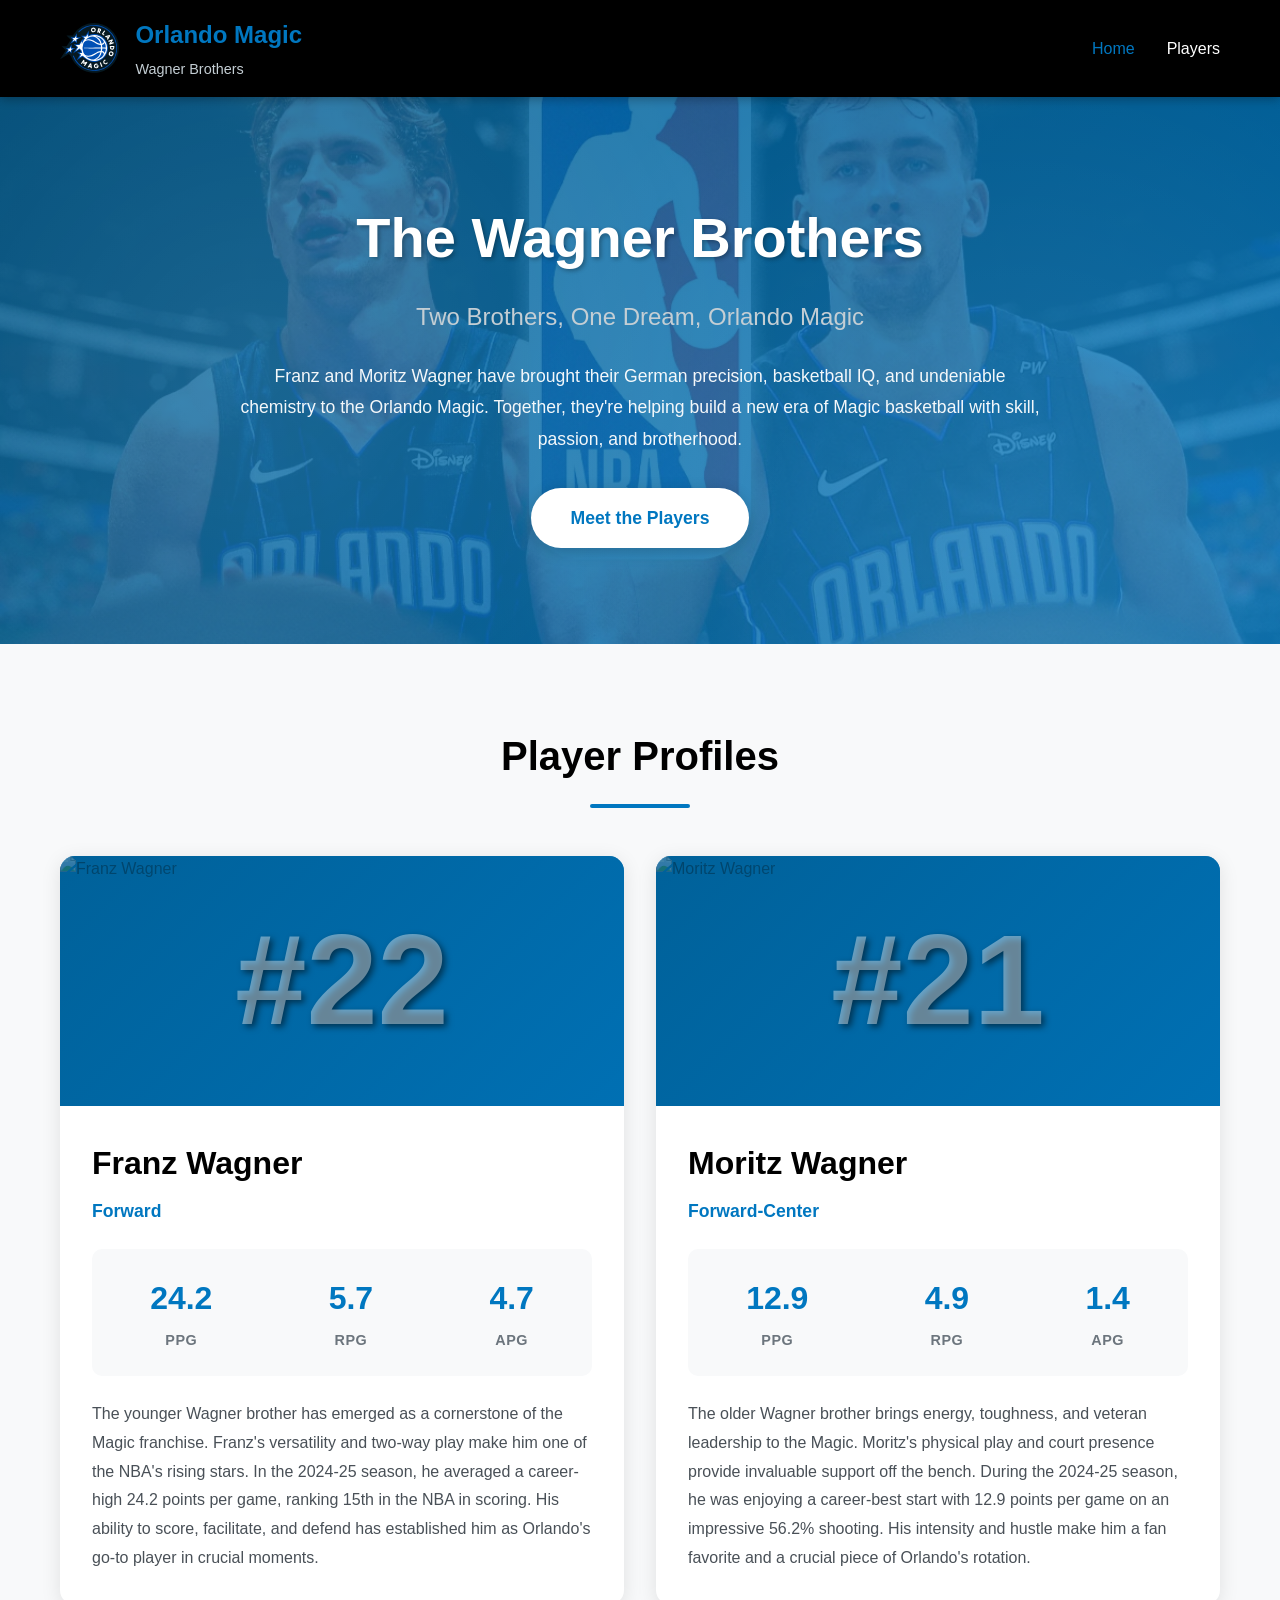
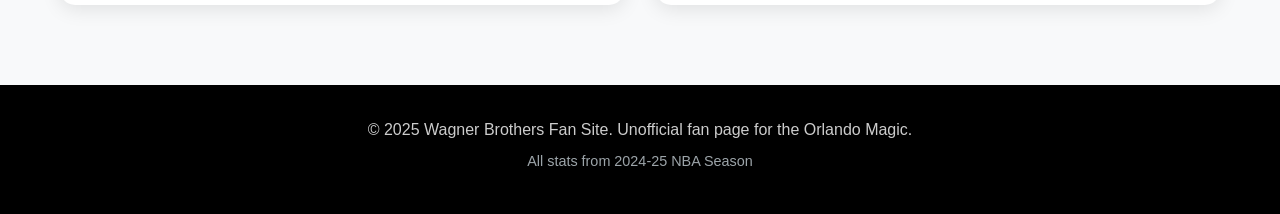
==== index.html @ ab247713 "Add faded player photo backgrounds for Franz and Moritz Wagner cards - Updated player cards to suppo" ====
<!DOCTYPE html>
<html lang="en">
<head>
    <meta charset="UTF-8">
    <meta name="viewport" content="width=device-width, initial-scale=1.0">
    <meta name="description" content="Fan website dedicated to Franz and Moritz Wagner of the Orlando Magic">
    <title>Wagner Brothers | Orlando Magic</title>
    <link rel="stylesheet" href="styles.css">
</head>
<body>
    <!-- Header -->
    <header class="header">
        <div class="container">
            <div class="header-content">
                <div class="logo">
                    <img src="assets/images/orlando-magic-logo.svg" alt="Orlando Magic Logo" class="logo-image">
                    <div class="logo-text">
                        <h1>Orlando Magic</h1>
                        <p>Wagner Brothers</p>
                    </div>
                </div>
                <nav class="nav">
                    <a href="#home" class="nav-link active">Home</a>
                    <a href="#players" class="nav-link">Players</a>
                </nav>
            </div>
        </div>
    </header>

    <!-- Hero Section -->
    <section class="hero" id="home">
        <div class="hero-background">
            <picture>
                <source srcset="assets/images/wagner-brothers.webp" type="image/webp">
                <img src="assets/images/wagner-brothers.jpg" alt="Franz and Moritz Wagner" class="hero-image">
            </picture>
        </div>
        <div class="hero-overlay"></div>
        <div class="container">
            <div class="hero-content">
                <h2 class="hero-title">The Wagner Brothers</h2>
                <p class="hero-subtitle">Two Brothers, One Dream, Orlando Magic</p>
                <p class="hero-description">
                    Franz and Moritz Wagner have brought their German precision, basketball IQ,
                    and undeniable chemistry to the Orlando Magic. Together, they're helping build
                    a new era of Magic basketball with skill, passion, and brotherhood.
                </p>
                <a href="#players" class="hero-button">Meet the Players</a>
            </div>
        </div>
    </section>

    <!-- Players Section -->
    <section class="players" id="players">
        <div class="container">
            <h2 class="section-title">Player Profiles</h2>

            <div class="player-cards">
                <!-- Franz Wagner Card -->
                <div class="player-card" data-player="franz">
                    <div class="player-image">
                        <div class="player-photo-background">
                            <picture>
                                <source srcset="assets/images/franz-wagner.webp" type="image/webp">
                                <img src="assets/images/franz-wagner.jpg" alt="Franz Wagner" class="player-photo">
                            </picture>
                        </div>
                        <div class="player-image-overlay"></div>
                        <span class="jersey-number">#22</span>
                    </div>
                    <div class="player-info">
                        <h3 class="player-name">Franz Wagner</h3>
                        <p class="player-position">Forward</p>
                        <div class="player-stats">
                            <div class="stat">
                                <span class="stat-value">24.2</span>
                                <span class="stat-label">PPG</span>
                            </div>
                            <div class="stat">
                                <span class="stat-value">5.7</span>
                                <span class="stat-label">RPG</span>
                            </div>
                            <div class="stat">
                                <span class="stat-value">4.7</span>
                                <span class="stat-label">APG</span>
                            </div>
                        </div>
                        <div class="player-bio">
                            <p>
                                The younger Wagner brother has emerged as a cornerstone of the Magic franchise.
                                Franz's versatility and two-way play make him one of the NBA's rising stars.
                                In the 2024-25 season, he averaged a career-high 24.2 points per game,
                                ranking 15th in the NBA in scoring. His ability to score, facilitate, and
                                defend has established him as Orlando's go-to player in crucial moments.
                            </p>
                        </div>
                    </div>
                </div>

                <!-- Moritz Wagner Card -->
                <div class="player-card" data-player="moritz">
                    <div class="player-image">
                        <div class="player-photo-background">
                            <picture>
                                <source srcset="assets/images/moritz-wagner.webp" type="image/webp">
                                <img src="assets/images/moritz-wagner.jpg" alt="Moritz Wagner" class="player-photo">
                            </picture>
                        </div>
                        <div class="player-image-overlay"></div>
                        <span class="jersey-number">#21</span>
                    </div>
                    <div class="player-info">
                        <h3 class="player-name">Moritz Wagner</h3>
                        <p class="player-position">Forward-Center</p>
                        <div class="player-stats">
                            <div class="stat">
                                <span class="stat-value">12.9</span>
                                <span class="stat-label">PPG</span>
                            </div>
                            <div class="stat">
                                <span class="stat-value">4.9</span>
                                <span class="stat-label">RPG</span>
                            </div>
                            <div class="stat">
                                <span class="stat-value">1.4</span>
                                <span class="stat-label">APG</span>
                            </div>
                        </div>
                        <div class="player-bio">
                            <p>
                                The older Wagner brother brings energy, toughness, and veteran leadership to the Magic.
                                Moritz's physical play and court presence provide invaluable support off the bench.
                                During the 2024-25 season, he was enjoying a career-best start with 12.9 points per game
                                on an impressive 56.2% shooting. His intensity and hustle make him a fan favorite
                                and a crucial piece of Orlando's rotation.
                            </p>
                        </div>
                    </div>
                </div>
            </div>
        </div>
    </section>

    <!-- Footer -->
    <footer class="footer">
        <div class="container">
            <p>&copy; 2025 Wagner Brothers Fan Site. Unofficial fan page for the Orlando Magic.</p>
            <p class="footer-note">All stats from 2024-25 NBA Season</p>
        </div>
    </footer>

    <script src="script.js"></script>
</body>
</html>
---- styles.css ----
/* Reset and Base Styles */
* {
    margin: 0;
    padding: 0;
    box-sizing: border-box;
}

:root {
    --magic-blue: #0077C0;
    --magic-black: #000000;
    --magic-white: #FFFFFF;
    --magic-silver: #C4CED4;
    --magic-dark-blue: #005A8D;
}

body {
    font-family: -apple-system, BlinkMacSystemFont, 'Segoe UI', Roboto, 'Helvetica Neue', Arial, sans-serif;
    line-height: 1.6;
    color: var(--magic-black);
    background-color: var(--magic-white);
}

.container {
    max-width: 1200px;
    margin: 0 auto;
    padding: 0 20px;
}

/* Header Styles */
.header {
    background-color: var(--magic-black);
    color: var(--magic-white);
    padding: 1rem 0;
    position: sticky;
    top: 0;
    z-index: 1000;
    box-shadow: 0 2px 10px rgba(0, 0, 0, 0.3);
}

.header-content {
    display: flex;
    justify-content: space-between;
    align-items: center;
}

.logo {
    display: flex;
    align-items: center;
    gap: 1rem;
}

.logo-image {
    height: 50px;
    width: auto;
    object-fit: contain;
}

.logo-text h1 {
    font-size: 1.5rem;
    font-weight: 700;
    color: var(--magic-blue);
    margin-bottom: 0.2rem;
}

.logo-text p {
    font-size: 0.9rem;
    color: var(--magic-silver);
}

.nav {
    display: flex;
    gap: 2rem;
}

.nav-link {
    color: var(--magic-white);
    text-decoration: none;
    font-weight: 500;
    transition: color 0.3s ease;
    padding: 0.5rem 0;
}

.nav-link:hover,
.nav-link.active {
    color: var(--magic-blue);
}

/* Hero Section */
.hero {
    background: linear-gradient(135deg, var(--magic-dark-blue) 0%, var(--magic-blue) 100%);
    color: var(--magic-white);
    padding: 6rem 0;
    position: relative;
    overflow: hidden;
    min-height: 500px;
}

.hero-background {
    position: absolute;
    top: 0;
    left: 0;
    width: 100%;
    height: 100%;
    z-index: 0;
}

.hero-image {
    width: 100%;
    height: 100%;
    object-fit: cover;
    object-position: center;
}

.hero-overlay {
    position: absolute;
    top: 0;
    left: 0;
    width: 100%;
    height: 100%;
    background: linear-gradient(
        135deg,
        rgba(0, 90, 141, 0.85) 0%,
        rgba(0, 119, 192, 0.85) 100%
    );
    z-index: 1;
}

.hero::before {
    content: '';
    position: absolute;
    top: 0;
    left: 0;
    right: 0;
    bottom: 0;
    background:
        radial-gradient(circle at 20% 50%, rgba(255, 255, 255, 0.1) 0%, transparent 50%),
        radial-gradient(circle at 80% 80%, rgba(255, 255, 255, 0.1) 0%, transparent 50%);
    pointer-events: none;
    z-index: 2;
}

.hero-content {
    max-width: 800px;
    margin: 0 auto;
    text-align: center;
    position: relative;
    z-index: 3;
}

.hero-title {
    font-size: 3.5rem;
    font-weight: 800;
    margin-bottom: 1rem;
    text-shadow: 2px 2px 4px rgba(0, 0, 0, 0.3);
}

.hero-subtitle {
    font-size: 1.5rem;
    margin-bottom: 1.5rem;
    color: var(--magic-silver);
}

.hero-description {
    font-size: 1.1rem;
    line-height: 1.8;
    margin-bottom: 2rem;
    opacity: 0.95;
}

.hero-button {
    display: inline-block;
    background-color: var(--magic-white);
    color: var(--magic-blue);
    padding: 1rem 2.5rem;
    border-radius: 50px;
    text-decoration: none;
    font-weight: 600;
    font-size: 1.1rem;
    transition: all 0.3s ease;
    box-shadow: 0 4px 15px rgba(0, 0, 0, 0.2);
}

.hero-button:hover {
    transform: translateY(-2px);
    box-shadow: 0 6px 20px rgba(0, 0, 0, 0.3);
    background-color: var(--magic-silver);
}

/* Players Section */
.players {
    padding: 5rem 0;
    background-color: #f8f9fa;
}

.section-title {
    text-align: center;
    font-size: 2.5rem;
    font-weight: 700;
    margin-bottom: 3rem;
    color: var(--magic-black);
}

.section-title::after {
    content: '';
    display: block;
    width: 100px;
    height: 4px;
    background-color: var(--magic-blue);
    margin: 1rem auto 0;
    border-radius: 2px;
}

.player-cards {
    display: grid;
    grid-template-columns: repeat(auto-fit, minmax(450px, 1fr));
    gap: 2rem;
    margin-top: 3rem;
}

.player-card {
    background-color: var(--magic-white);
    border-radius: 15px;
    overflow: hidden;
    box-shadow: 0 4px 20px rgba(0, 0, 0, 0.1);
    transition: all 0.3s ease;
}

.player-card:hover {
    transform: translateY(-10px);
    box-shadow: 0 8px 30px rgba(0, 119, 192, 0.3);
}

.player-image {
    position: relative;
    background: linear-gradient(135deg, var(--magic-blue) 0%, var(--magic-dark-blue) 100%);
    height: 250px;
    display: flex;
    align-items: center;
    justify-content: center;
    overflow: hidden;
}

.player-photo-background {
    position: absolute;
    top: 0;
    left: 0;
    width: 100%;
    height: 100%;
    z-index: 0;
}

.player-photo {
    width: 100%;
    height: 100%;
    object-fit: cover;
    object-position: center;
}

.player-image-overlay {
    position: absolute;
    top: 0;
    left: 0;
    width: 100%;
    height: 100%;
    background: linear-gradient(
        135deg,
        rgba(0, 90, 141, 0.75) 0%,
        rgba(0, 119, 192, 0.75) 100%
    );
    z-index: 1;
}

.jersey-number {
    position: relative;
    z-index: 2;
    font-size: 8rem;
    font-weight: 900;
    color: rgba(255, 255, 255, 0.4);
    text-shadow: 3px 3px 6px rgba(0, 0, 0, 0.5);
}

.player-info {
    padding: 2rem;
}

.player-name {
    font-size: 2rem;
    font-weight: 700;
    color: var(--magic-black);
    margin-bottom: 0.5rem;
}

.player-position {
    font-size: 1.1rem;
    color: var(--magic-blue);
    font-weight: 600;
    margin-bottom: 1.5rem;
}

.player-stats {
    display: flex;
    justify-content: space-around;
    padding: 1.5rem 0;
    margin: 1.5rem 0;
    background-color: #f8f9fa;
    border-radius: 10px;
}

.stat {
    text-align: center;
}

.stat-value {
    display: block;
    font-size: 2rem;
    font-weight: 800;
    color: var(--magic-blue);
    margin-bottom: 0.3rem;
}

.stat-label {
    display: block;
    font-size: 0.9rem;
    color: #6c757d;
    font-weight: 600;
    text-transform: uppercase;
    letter-spacing: 0.5px;
}

.player-bio {
    margin-top: 1.5rem;
}

.player-bio p {
    color: #495057;
    line-height: 1.8;
    font-size: 1rem;
}

/* Footer */
.footer {
    background-color: var(--magic-black);
    color: var(--magic-white);
    padding: 2rem 0;
    text-align: center;
}

.footer p {
    margin-bottom: 0.5rem;
    opacity: 0.8;
}

.footer-note {
    font-size: 0.9rem;
    color: var(--magic-silver);
}

/* Responsive Design */
@media (max-width: 1024px) {
    .player-cards {
        grid-template-columns: 1fr;
        max-width: 600px;
        margin-left: auto;
        margin-right: auto;
    }
}

@media (max-width: 768px) {
    .hero-title {
        font-size: 2.5rem;
    }

    .hero-subtitle {
        font-size: 1.2rem;
    }

    .hero-description {
        font-size: 1rem;
    }

    .section-title {
        font-size: 2rem;
    }

    .player-cards {
        grid-template-columns: 1fr;
        gap: 1.5rem;
    }

    .nav {
        gap: 1rem;
    }

    .nav-link {
        font-size: 0.9rem;
    }

    .logo-text h1 {
        font-size: 1.2rem;
    }

    .logo-text p {
        font-size: 0.8rem;
    }
}

@media (max-width: 480px) {
    .hero {
        padding: 4rem 0;
    }

    .hero-title {
        font-size: 2rem;
    }

    .hero-subtitle {
        font-size: 1rem;
    }

    .hero-button {
        padding: 0.8rem 2rem;
        font-size: 1rem;
    }

    .player-cards {
        grid-template-columns: 1fr;
    }

    .player-name {
        font-size: 1.5rem;
    }

    .jersey-number {
        font-size: 6rem;
    }

    .stat-value {
        font-size: 1.5rem;
    }

    .header-content {
        flex-direction: column;
        gap: 1rem;
    }

    .nav {
        width: 100%;
        justify-content: center;
    }
}

/* Smooth Scrolling */
html {
    scroll-behavior: smooth;
}

/* Selection Colors */
::selection {
    background-color: var(--magic-blue);
    color: var(--magic-white);
}
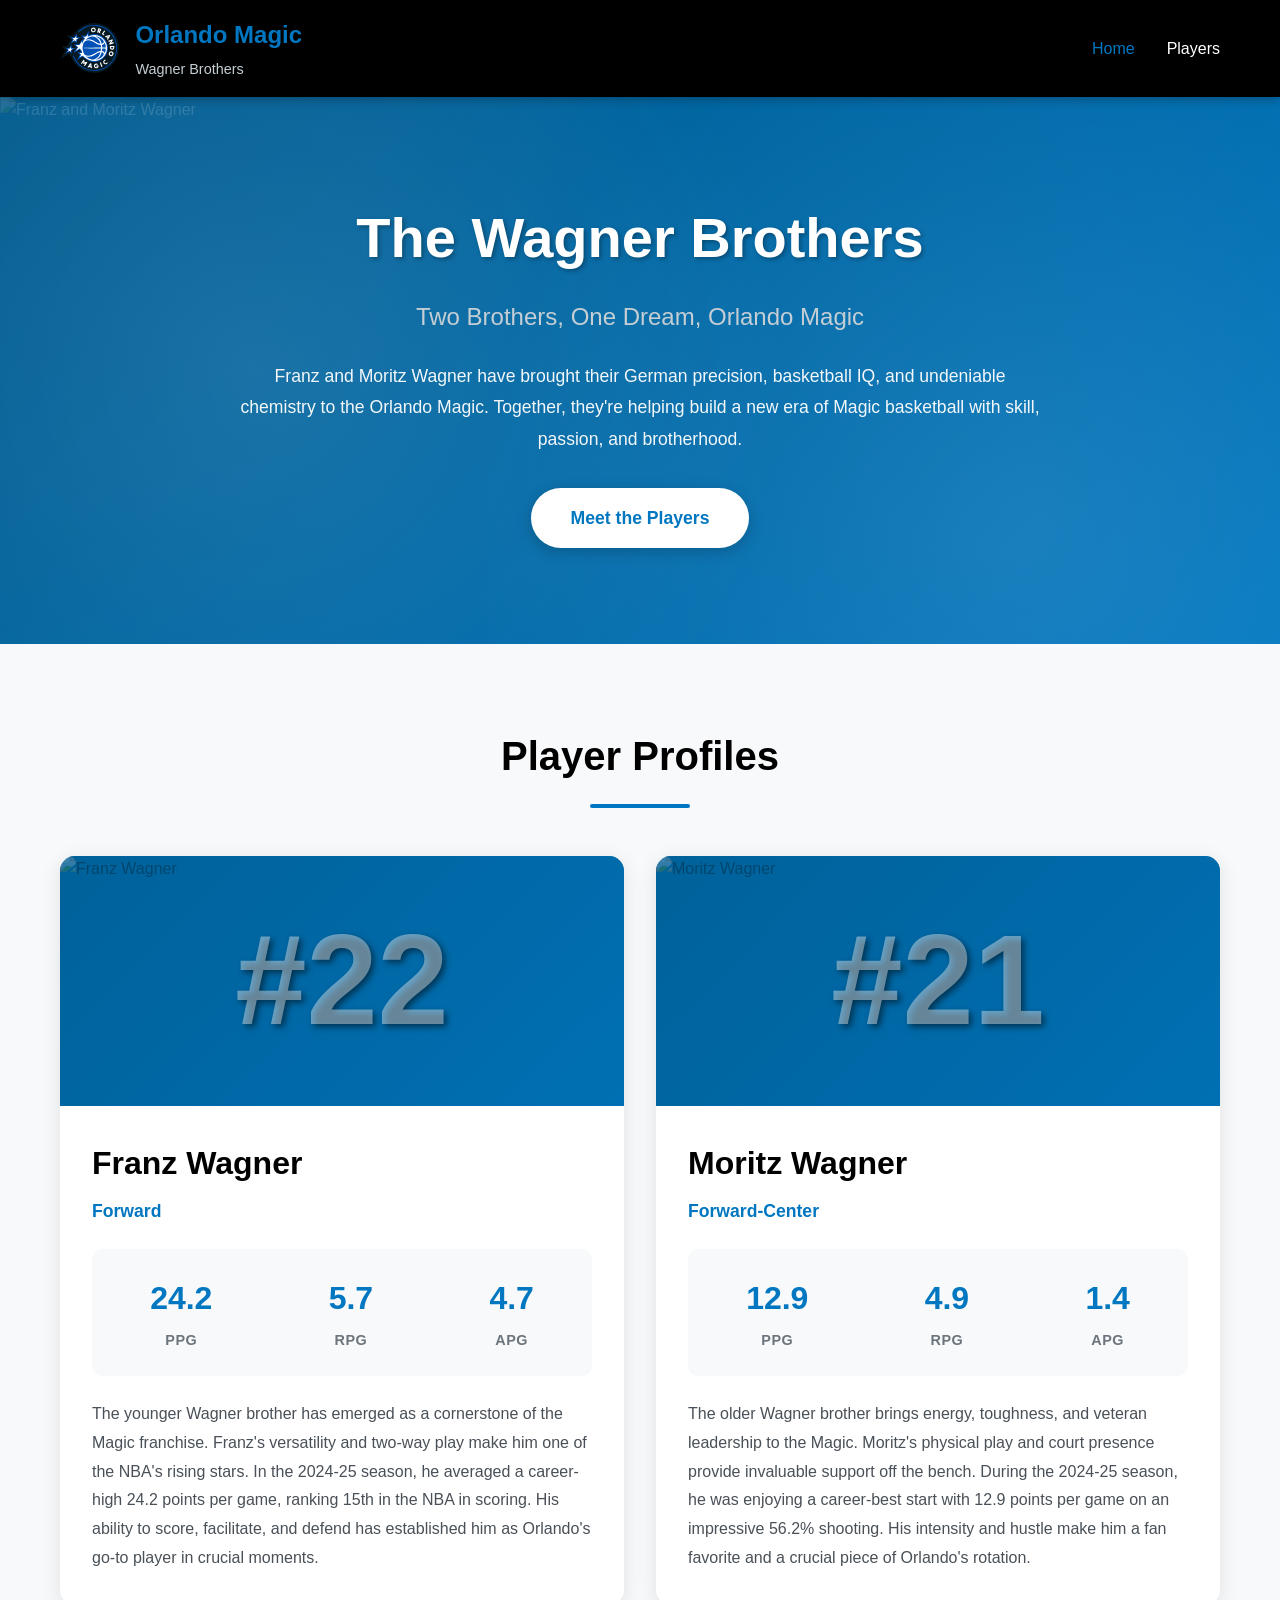
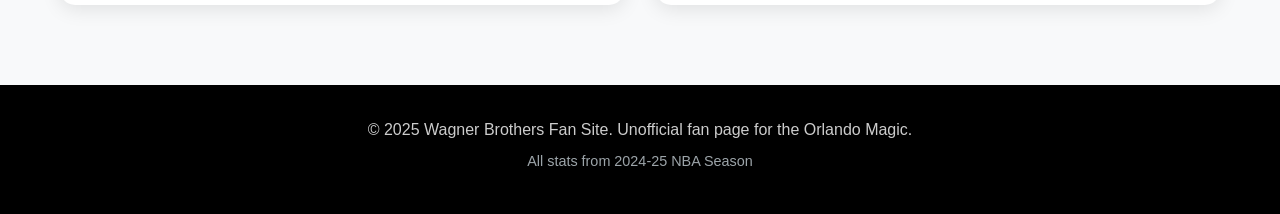
==== commit 82cba59a: "Add AVIF image format support for optimal performance - Added AVIF format as first choice in all pic" ====
--- a/index.html
+++ b/index.html
@@ -31,6 +31,7 @@
     <section class="hero" id="home">
         <div class="hero-background">
             <picture>
+                <source srcset="assets/images/wagner-brothers.avif" type="image/avif">
                 <source srcset="assets/images/wagner-brothers.webp" type="image/webp">
                 <img src="assets/images/wagner-brothers.jpg" alt="Franz and Moritz Wagner" class="hero-image">
             </picture>
@@ -61,6 +62,7 @@
                     <div class="player-image">
                         <div class="player-photo-background">
                             <picture>
+                                <source srcset="assets/images/franz-wagner.avif" type="image/avif">
                                 <source srcset="assets/images/franz-wagner.webp" type="image/webp">
                                 <img src="assets/images/franz-wagner.jpg" alt="Franz Wagner" class="player-photo">
                             </picture>
@@ -102,6 +104,7 @@
                     <div class="player-image">
                         <div class="player-photo-background">
                             <picture>
+                                <source srcset="assets/images/moritz-wagner.avif" type="image/avif">
                                 <source srcset="assets/images/moritz-wagner.webp" type="image/webp">
                                 <img src="assets/images/moritz-wagner.jpg" alt="Moritz Wagner" class="player-photo">
                             </picture>
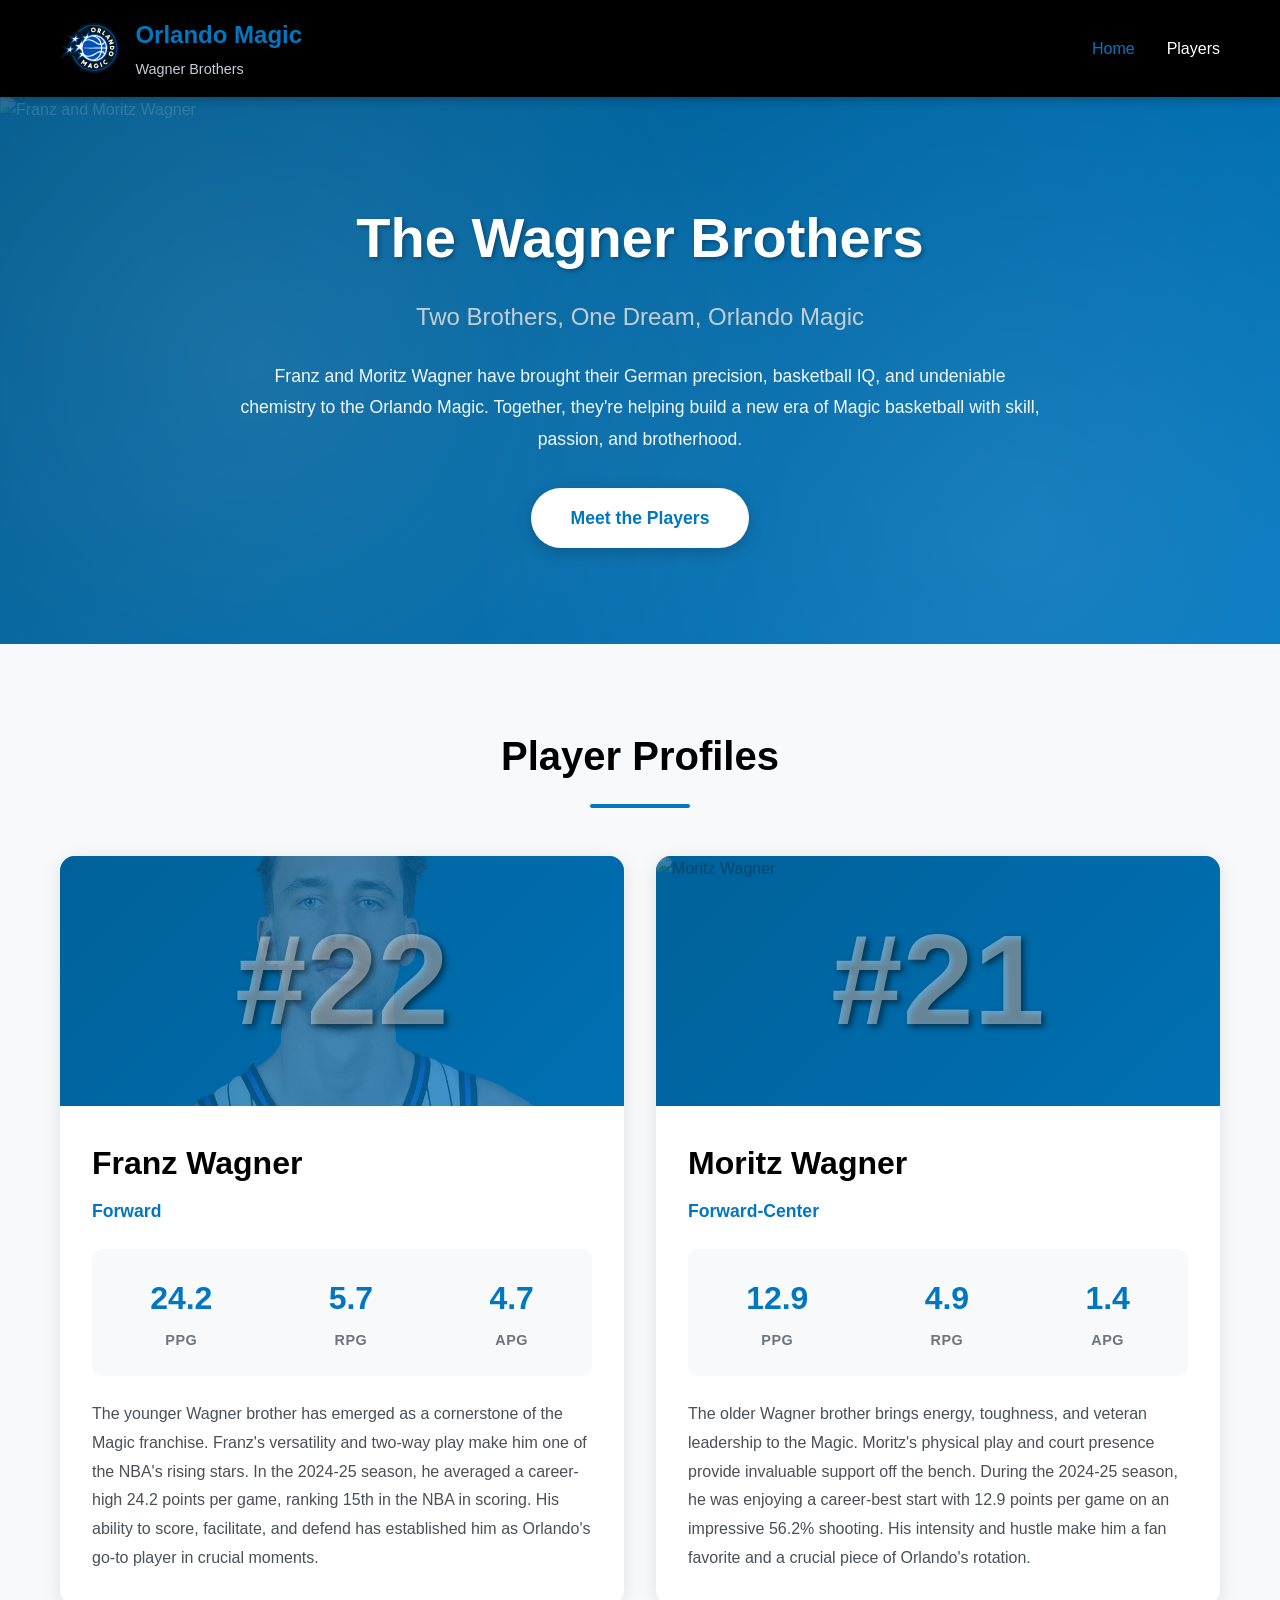
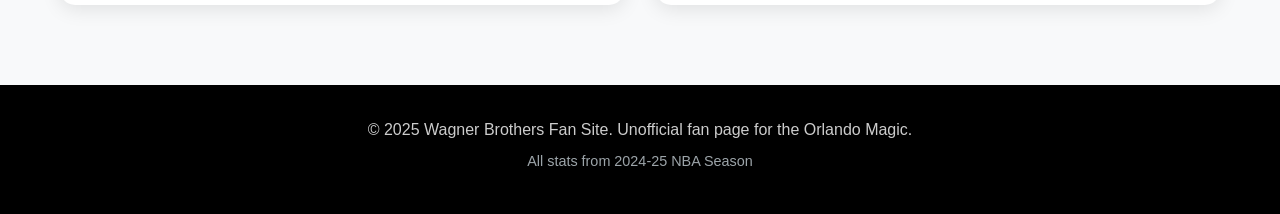
==== commit 83823cef: "Update index.html" ====
--- a/index.html
+++ b/index.html
@@ -64,7 +64,7 @@
                             <picture>
                                 <source srcset="assets/images/franz-wagner.avif" type="image/avif">
                                 <source srcset="assets/images/franz-wagner.webp" type="image/webp">
-                                <img src="assets/images/franz-wagner.jpg" alt="Franz Wagner" class="player-photo">
+                                <img src="assets/images/franz-wagner.avif" alt="Franz Wagner" class="player-photo">
                             </picture>
                         </div>
                         <div class="player-image-overlay"></div>
@@ -106,7 +106,7 @@
                             <picture>
                                 <source srcset="assets/images/moritz-wagner.avif" type="image/avif">
                                 <source srcset="assets/images/moritz-wagner.webp" type="image/webp">
-                                <img src="assets/images/moritz-wagner.jpg" alt="Moritz Wagner" class="player-photo">
+                                <img src="assets/images/moritz-wagner.webp" alt="Moritz Wagner" class="player-photo">
                             </picture>
                         </div>
                         <div class="player-image-overlay"></div>
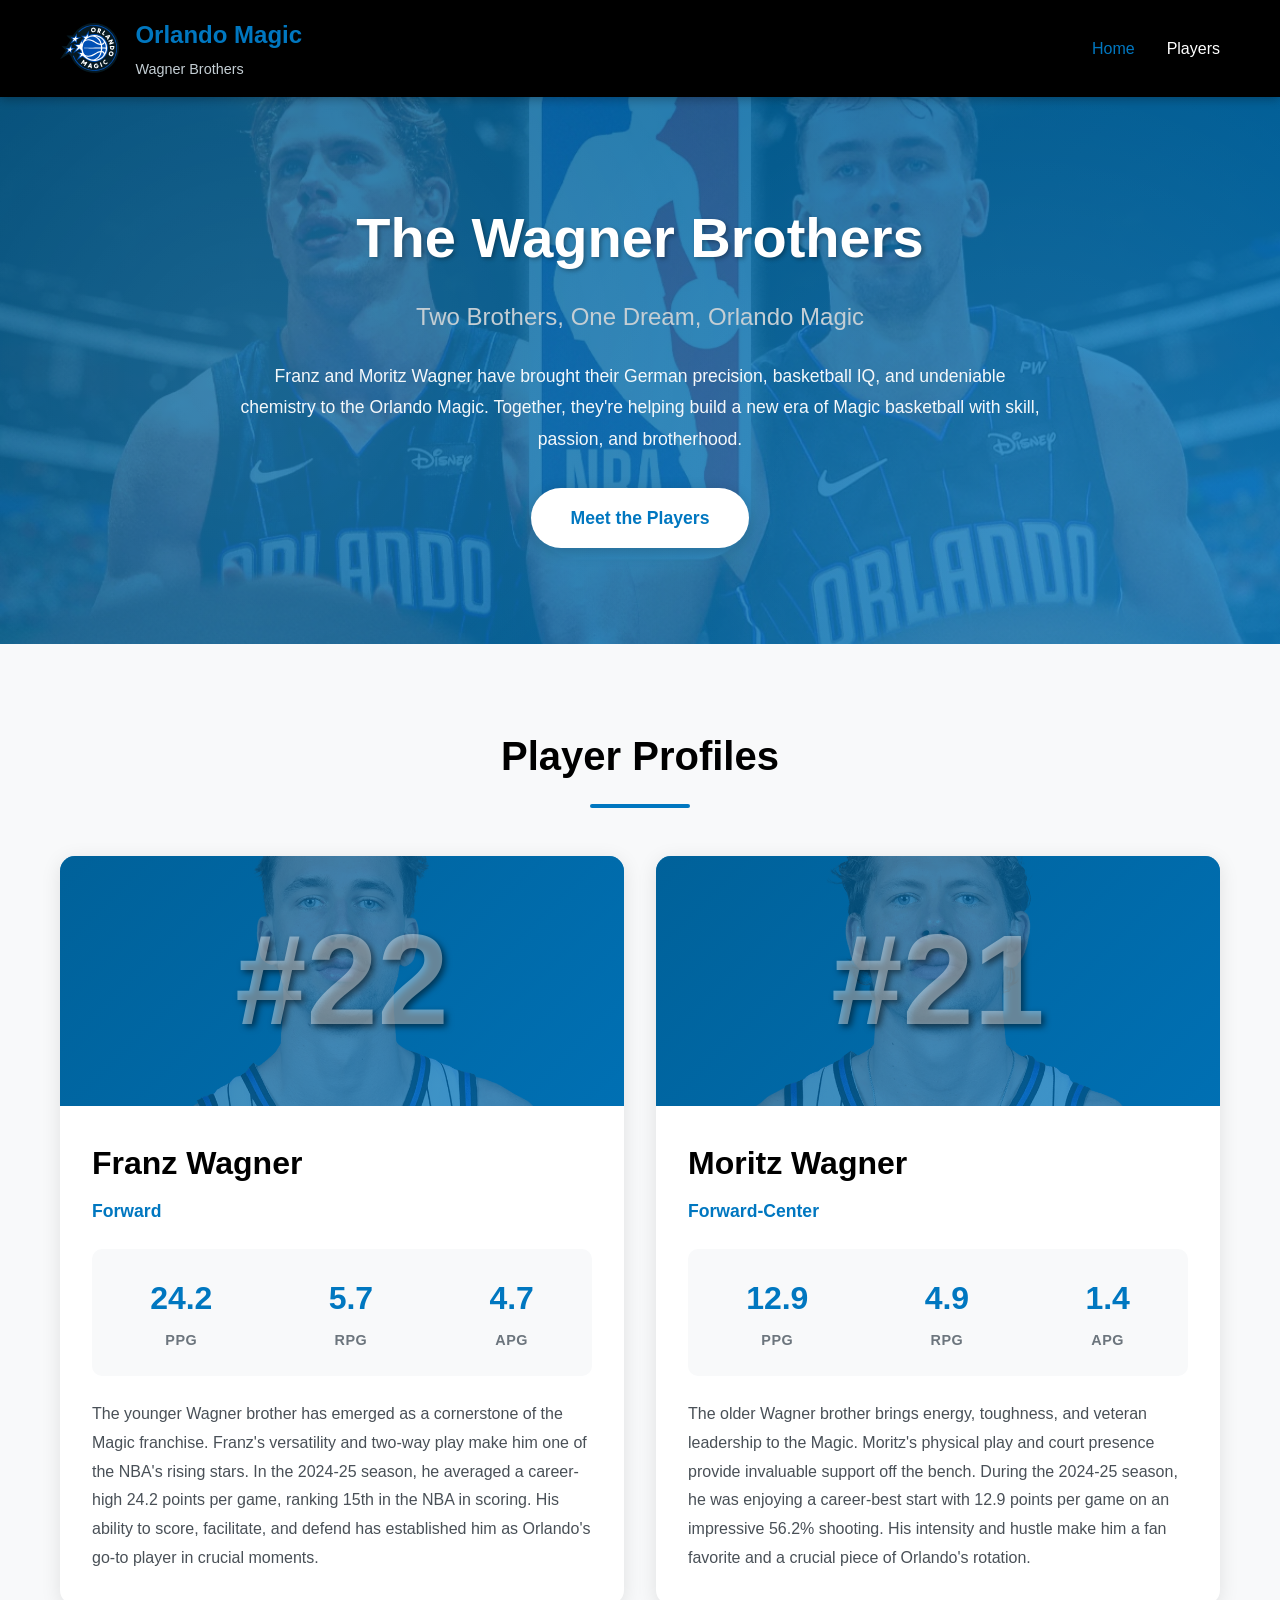
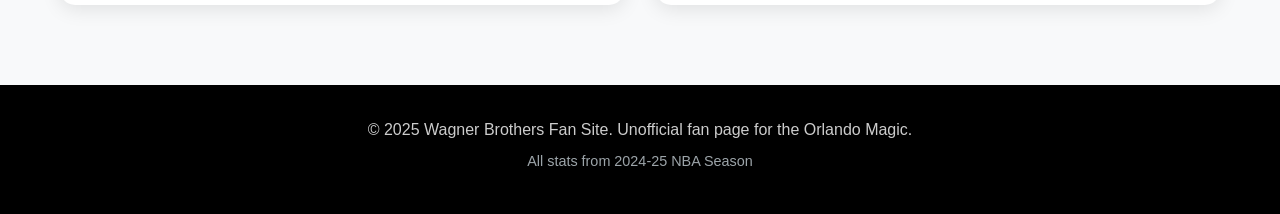
==== commit 9566cea8: "Update index.html" ====
--- a/index.html
+++ b/index.html
@@ -31,9 +31,8 @@
     <section class="hero" id="home">
         <div class="hero-background">
             <picture>
-                <source srcset="assets/images/wagner-brothers.avif" type="image/avif">
                 <source srcset="assets/images/wagner-brothers.webp" type="image/webp">
-                <img src="assets/images/wagner-brothers.jpg" alt="Franz and Moritz Wagner" class="hero-image">
+                <img src="assets/images/wagner-brothers.webp" alt="Franz and Moritz Wagner" class="hero-image">
             </picture>
         </div>
         <div class="hero-overlay"></div>
@@ -104,7 +103,6 @@
                     <div class="player-image">
                         <div class="player-photo-background">
                             <picture>
-                                <source srcset="assets/images/moritz-wagner.avif" type="image/avif">
                                 <source srcset="assets/images/moritz-wagner.webp" type="image/webp">
                                 <img src="assets/images/moritz-wagner.webp" alt="Moritz Wagner" class="player-photo">
                             </picture>
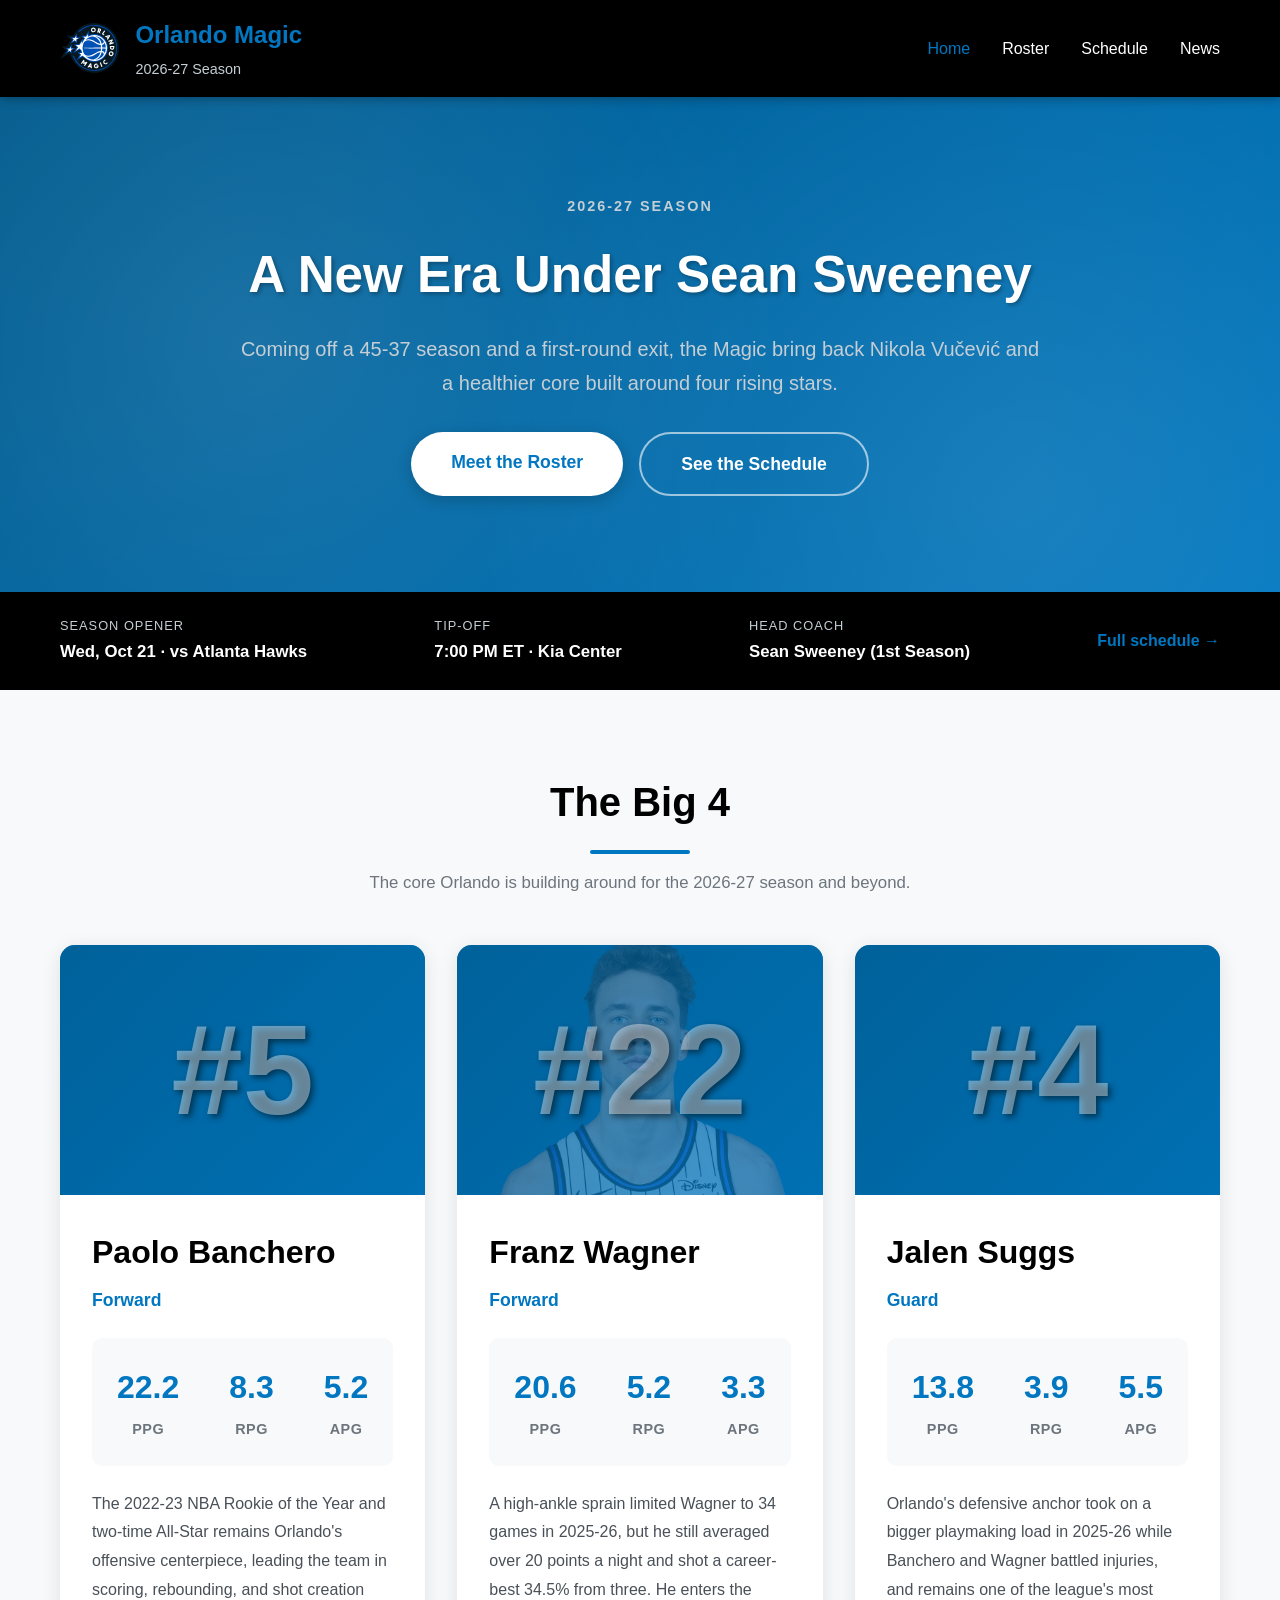
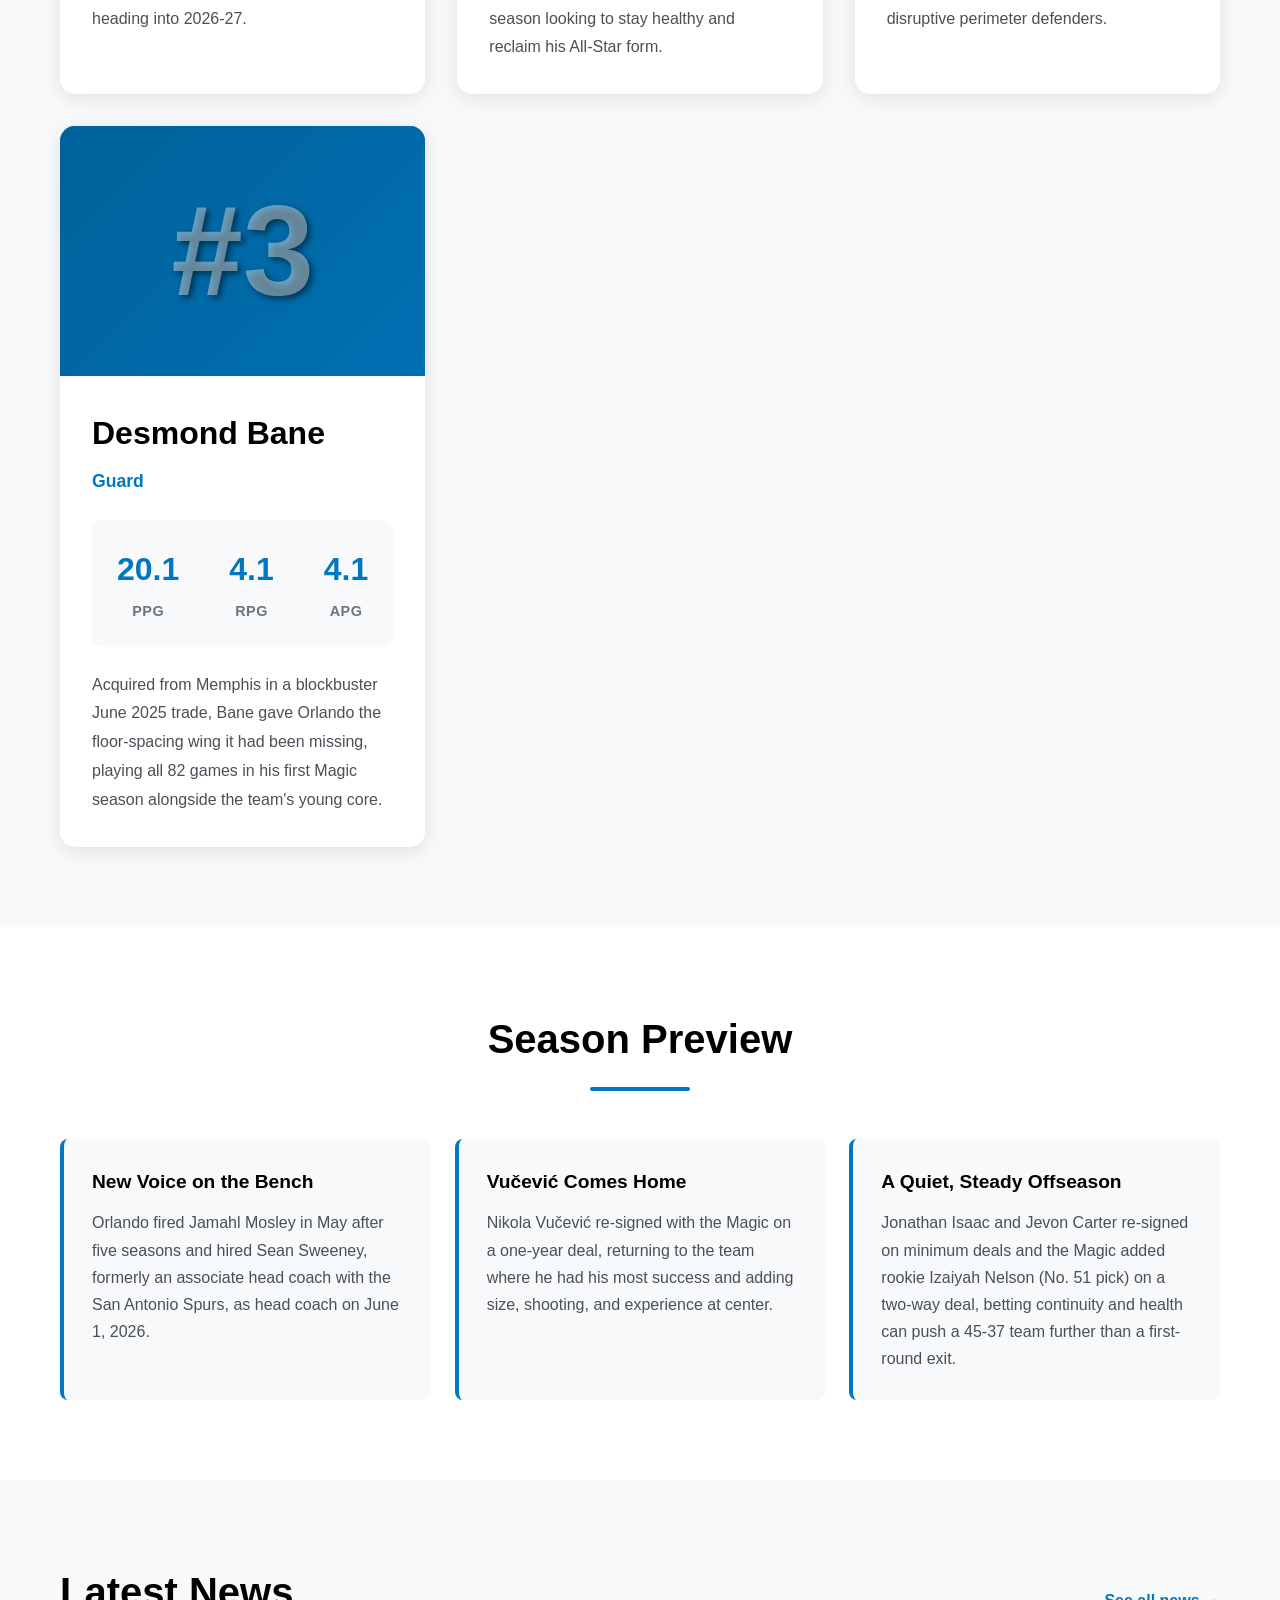
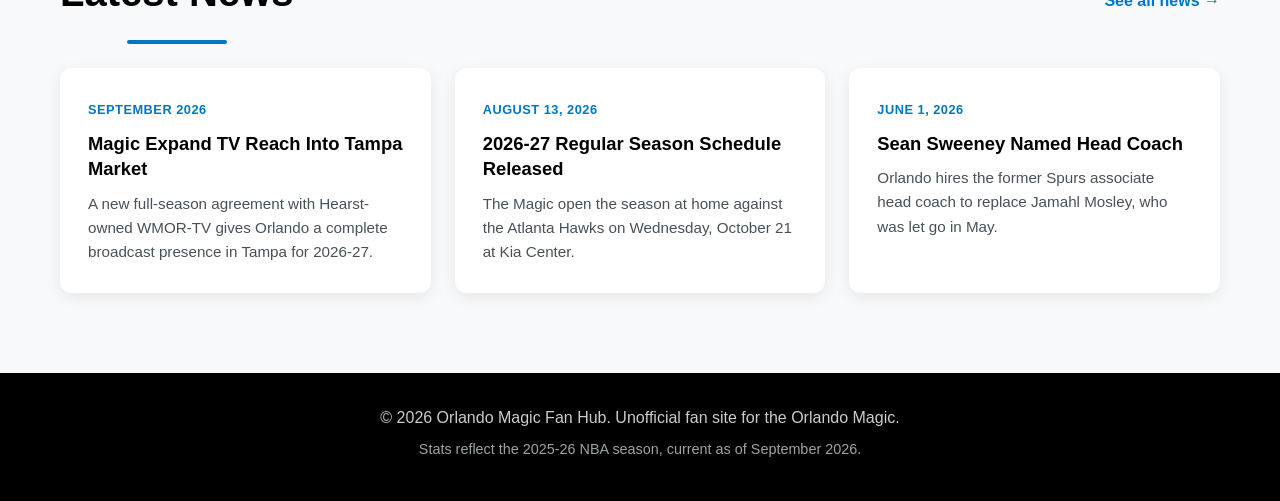
==== commit 5cc50b39: "Rebuild site as a 2026-27 season hub with roster, schedule, and news pages The Wagner brothers are n" ====
--- a/index.html
+++ b/index.html
@@ -3,8 +3,8 @@
 <head>
     <meta charset="UTF-8">
     <meta name="viewport" content="width=device-width, initial-scale=1.0">
-    <meta name="description" content="Fan website dedicated to Franz and Moritz Wagner of the Orlando Magic">
-    <title>Wagner Brothers | Orlando Magic</title>
+    <meta name="description" content="Fan hub for the 2026-27 Orlando Magic season: roster, schedule, and news, featuring Paolo Banchero, Franz Wagner, Jalen Suggs, and Desmond Bane.">
+    <title>Orlando Magic | 2026-27 Season Hub</title>
     <link rel="stylesheet" href="styles.css">
 </head>
 <body>
@@ -16,12 +16,14 @@
                     <img src="assets/images/orlando-magic-logo.svg" alt="Orlando Magic Logo" class="logo-image">
                     <div class="logo-text">
                         <h1>Orlando Magic</h1>
-                        <p>Wagner Brothers</p>
+                        <p>2026-27 Season</p>
                     </div>
                 </div>
                 <nav class="nav">
-                    <a href="#home" class="nav-link active">Home</a>
-                    <a href="#players" class="nav-link">Players</a>
+                    <a href="index.html" class="nav-link active">Home</a>
+                    <a href="roster.html" class="nav-link">Roster</a>
+                    <a href="schedule.html" class="nav-link">Schedule</a>
+                    <a href="news.html" class="nav-link">News</a>
                 </nav>
             </div>
         </div>
@@ -29,41 +31,86 @@
 
     <!-- Hero Section -->
     <section class="hero" id="home">
-        <div class="hero-background">
-            <picture>
-                <source srcset="assets/images/wagner-brothers.webp" type="image/webp">
-                <img src="assets/images/wagner-brothers.webp" alt="Franz and Moritz Wagner" class="hero-image">
-            </picture>
-        </div>
         <div class="hero-overlay"></div>
         <div class="container">
             <div class="hero-content">
-                <h2 class="hero-title">The Wagner Brothers</h2>
-                <p class="hero-subtitle">Two Brothers, One Dream, Orlando Magic</p>
-                <p class="hero-description">
-                    Franz and Moritz Wagner have brought their German precision, basketball IQ,
-                    and undeniable chemistry to the Orlando Magic. Together, they're helping build
-                    a new era of Magic basketball with skill, passion, and brotherhood.
-                </p>
-                <a href="#players" class="hero-button">Meet the Players</a>
-            </div>
-        </div>
-    </section>
-
-    <!-- Players Section -->
-    <section class="players" id="players">
-        <div class="container">
-            <h2 class="section-title">Player Profiles</h2>
-
-            <div class="player-cards">
-                <!-- Franz Wagner Card -->
+                <p class="hero-eyebrow">2026-27 Season</p>
+                <h2 class="hero-title">A New Era Under Sean Sweeney</h2>
+                <p class="hero-subtitle">Coming off a 45-37 season and a first-round exit, the Magic bring back Nikola Vučević and a healthier core built around four rising stars.</p>
+                <div class="hero-buttons">
+                    <a href="roster.html" class="hero-button">Meet the Roster</a>
+                    <a href="schedule.html" class="hero-button hero-button-secondary">See the Schedule</a>
+                </div>
+            </div>
+        </div>
+    </section>
+
+    <!-- Key Dates Strip -->
+    <section class="key-dates">
+        <div class="container key-dates-content">
+            <div class="key-date">
+                <span class="key-date-label">Season Opener</span>
+                <span class="key-date-value">Wed, Oct 21 &middot; vs Atlanta Hawks</span>
+            </div>
+            <div class="key-date">
+                <span class="key-date-label">Tip-Off</span>
+                <span class="key-date-value">7:00 PM ET &middot; Kia Center</span>
+            </div>
+            <div class="key-date">
+                <span class="key-date-label">Head Coach</span>
+                <span class="key-date-value">Sean Sweeney (1st Season)</span>
+            </div>
+            <a href="schedule.html" class="key-dates-link">Full schedule &rarr;</a>
+        </div>
+    </section>
+
+    <!-- Big 4 Section -->
+    <section class="players" id="big-four">
+        <div class="container">
+            <h2 class="section-title">The Big 4</h2>
+            <p class="section-subtitle">The core Orlando is building around for the 2026-27 season and beyond.</p>
+
+            <div class="player-cards big-four-grid">
+                <!-- Paolo Banchero -->
+                <div class="player-card" data-player="banchero">
+                    <div class="player-image">
+                        <div class="player-image-overlay"></div>
+                        <span class="jersey-number">#5</span>
+                    </div>
+                    <div class="player-info">
+                        <h3 class="player-name">Paolo Banchero</h3>
+                        <p class="player-position">Forward</p>
+                        <div class="player-stats">
+                            <div class="stat">
+                                <span class="stat-value">22.2</span>
+                                <span class="stat-label">PPG</span>
+                            </div>
+                            <div class="stat">
+                                <span class="stat-value">8.3</span>
+                                <span class="stat-label">RPG</span>
+                            </div>
+                            <div class="stat">
+                                <span class="stat-value">5.2</span>
+                                <span class="stat-label">APG</span>
+                            </div>
+                        </div>
+                        <div class="player-bio">
+                            <p>
+                                The 2022-23 NBA Rookie of the Year and two-time All-Star remains Orlando's
+                                offensive centerpiece, leading the team in scoring, rebounding, and
+                                shot creation heading into 2026-27.
+                            </p>
+                        </div>
+                    </div>
+                </div>
+
+                <!-- Franz Wagner -->
                 <div class="player-card" data-player="franz">
                     <div class="player-image">
                         <div class="player-photo-background">
                             <picture>
                                 <source srcset="assets/images/franz-wagner.avif" type="image/avif">
-                                <source srcset="assets/images/franz-wagner.webp" type="image/webp">
-                                <img src="assets/images/franz-wagner.avif" alt="Franz Wagner" class="player-photo">
+                                <img src="assets/images/franz-wagner.jpg" alt="Franz Wagner" class="player-photo">
                             </picture>
                         </div>
                         <div class="player-image-overlay"></div>
@@ -74,70 +121,153 @@
                         <p class="player-position">Forward</p>
                         <div class="player-stats">
                             <div class="stat">
-                                <span class="stat-value">24.2</span>
-                                <span class="stat-label">PPG</span>
-                            </div>
-                            <div class="stat">
-                                <span class="stat-value">5.7</span>
-                                <span class="stat-label">RPG</span>
-                            </div>
-                            <div class="stat">
-                                <span class="stat-value">4.7</span>
-                                <span class="stat-label">APG</span>
-                            </div>
-                        </div>
-                        <div class="player-bio">
-                            <p>
-                                The younger Wagner brother has emerged as a cornerstone of the Magic franchise.
-                                Franz's versatility and two-way play make him one of the NBA's rising stars.
-                                In the 2024-25 season, he averaged a career-high 24.2 points per game,
-                                ranking 15th in the NBA in scoring. His ability to score, facilitate, and
-                                defend has established him as Orlando's go-to player in crucial moments.
-                            </p>
-                        </div>
-                    </div>
-                </div>
-
-                <!-- Moritz Wagner Card -->
-                <div class="player-card" data-player="moritz">
-                    <div class="player-image">
-                        <div class="player-photo-background">
-                            <picture>
-                                <source srcset="assets/images/moritz-wagner.webp" type="image/webp">
-                                <img src="assets/images/moritz-wagner.webp" alt="Moritz Wagner" class="player-photo">
-                            </picture>
-                        </div>
-                        <div class="player-image-overlay"></div>
-                        <span class="jersey-number">#21</span>
-                    </div>
-                    <div class="player-info">
-                        <h3 class="player-name">Moritz Wagner</h3>
-                        <p class="player-position">Forward-Center</p>
-                        <div class="player-stats">
-                            <div class="stat">
-                                <span class="stat-value">12.9</span>
-                                <span class="stat-label">PPG</span>
-                            </div>
-                            <div class="stat">
-                                <span class="stat-value">4.9</span>
-                                <span class="stat-label">RPG</span>
-                            </div>
-                            <div class="stat">
-                                <span class="stat-value">1.4</span>
-                                <span class="stat-label">APG</span>
-                            </div>
-                        </div>
-                        <div class="player-bio">
-                            <p>
-                                The older Wagner brother brings energy, toughness, and veteran leadership to the Magic.
-                                Moritz's physical play and court presence provide invaluable support off the bench.
-                                During the 2024-25 season, he was enjoying a career-best start with 12.9 points per game
-                                on an impressive 56.2% shooting. His intensity and hustle make him a fan favorite
-                                and a crucial piece of Orlando's rotation.
-                            </p>
-                        </div>
-                    </div>
-                </div>
+                                <span class="stat-value">20.6</span>
+                                <span class="stat-label">PPG</span>
+                            </div>
+                            <div class="stat">
+                                <span class="stat-value">5.2</span>
+                                <span class="stat-label">RPG</span>
+                            </div>
+                            <div class="stat">
+                                <span class="stat-value">3.3</span>
+                                <span class="stat-label">APG</span>
+                            </div>
+                        </div>
+                        <div class="player-bio">
+                            <p>
+                                A high-ankle sprain limited Wagner to 34 games in 2025-26, but he still
+                                averaged over 20 points a night and shot a career-best 34.5% from three.
+                                He enters the season looking to stay healthy and reclaim his All-Star form.
+                            </p>
+                        </div>
+                    </div>
+                </div>
+
+                <!-- Jalen Suggs -->
+                <div class="player-card" data-player="suggs">
+                    <div class="player-image">
+                        <div class="player-image-overlay"></div>
+                        <span class="jersey-number">#4</span>
+                    </div>
+                    <div class="player-info">
+                        <h3 class="player-name">Jalen Suggs</h3>
+                        <p class="player-position">Guard</p>
+                        <div class="player-stats">
+                            <div class="stat">
+                                <span class="stat-value">13.8</span>
+                                <span class="stat-label">PPG</span>
+                            </div>
+                            <div class="stat">
+                                <span class="stat-value">3.9</span>
+                                <span class="stat-label">RPG</span>
+                            </div>
+                            <div class="stat">
+                                <span class="stat-value">5.5</span>
+                                <span class="stat-label">APG</span>
+                            </div>
+                        </div>
+                        <div class="player-bio">
+                            <p>
+                                Orlando's defensive anchor took on a bigger playmaking load in 2025-26
+                                while Banchero and Wagner battled injuries, and remains one of the
+                                league's most disruptive perimeter defenders.
+                            </p>
+                        </div>
+                    </div>
+                </div>
+
+                <!-- Desmond Bane -->
+                <div class="player-card" data-player="bane">
+                    <div class="player-image">
+                        <div class="player-image-overlay"></div>
+                        <span class="jersey-number">#3</span>
+                    </div>
+                    <div class="player-info">
+                        <h3 class="player-name">Desmond Bane</h3>
+                        <p class="player-position">Guard</p>
+                        <div class="player-stats">
+                            <div class="stat">
+                                <span class="stat-value">20.1</span>
+                                <span class="stat-label">PPG</span>
+                            </div>
+                            <div class="stat">
+                                <span class="stat-value">4.1</span>
+                                <span class="stat-label">RPG</span>
+                            </div>
+                            <div class="stat">
+                                <span class="stat-value">4.1</span>
+                                <span class="stat-label">APG</span>
+                            </div>
+                        </div>
+                        <div class="player-bio">
+                            <p>
+                                Acquired from Memphis in a blockbuster June 2025 trade, Bane gave Orlando
+                                the floor-spacing wing it had been missing, playing all 82 games in his
+                                first Magic season alongside the team's young core.
+                            </p>
+                        </div>
+                    </div>
+                </div>
+            </div>
+        </div>
+    </section>
+
+    <!-- Season Preview -->
+    <section class="preview">
+        <div class="container">
+            <h2 class="section-title">Season Preview</h2>
+            <div class="preview-grid">
+                <div class="preview-card">
+                    <h3>New Voice on the Bench</h3>
+                    <p>
+                        Orlando fired Jamahl Mosley in May after five seasons and hired Sean Sweeney,
+                        formerly an associate head coach with the San Antonio Spurs, as head coach on
+                        June 1, 2026.
+                    </p>
+                </div>
+                <div class="preview-card">
+                    <h3>Vučević Comes Home</h3>
+                    <p>
+                        Nikola Vučević re-signed with the Magic on a one-year deal, returning to the
+                        team where he had his most success and adding size, shooting, and experience
+                        at center.
+                    </p>
+                </div>
+                <div class="preview-card">
+                    <h3>A Quiet, Steady Offseason</h3>
+                    <p>
+                        Jonathan Isaac and Jevon Carter re-signed on minimum deals and the Magic added
+                        rookie Izaiyah Nelson (No. 51 pick) on a two-way deal, betting continuity and
+                        health can push a 45-37 team further than a first-round exit.
+                    </p>
+                </div>
+            </div>
+        </div>
+    </section>
+
+    <!-- News Preview -->
+    <section class="news-preview">
+        <div class="container">
+            <div class="section-header-row">
+                <h2 class="section-title">Latest News</h2>
+                <a href="news.html" class="see-all-link">See all news &rarr;</a>
+            </div>
+            <div class="news-grid news-grid-preview">
+                <article class="news-card">
+                    <span class="news-date">September 2026</span>
+                    <h3>Magic Expand TV Reach Into Tampa Market</h3>
+                    <p>A new full-season agreement with Hearst-owned WMOR-TV gives Orlando a complete broadcast presence in Tampa for 2026-27.</p>
+                </article>
+                <article class="news-card">
+                    <span class="news-date">August 13, 2026</span>
+                    <h3>2026-27 Regular Season Schedule Released</h3>
+                    <p>The Magic open the season at home against the Atlanta Hawks on Wednesday, October 21 at Kia Center.</p>
+                </article>
+                <article class="news-card">
+                    <span class="news-date">June 1, 2026</span>
+                    <h3>Sean Sweeney Named Head Coach</h3>
+                    <p>Orlando hires the former Spurs associate head coach to replace Jamahl Mosley, who was let go in May.</p>
+                </article>
             </div>
         </div>
     </section>
@@ -145,8 +275,8 @@
     <!-- Footer -->
     <footer class="footer">
         <div class="container">
-            <p>&copy; 2025 Wagner Brothers Fan Site. Unofficial fan page for the Orlando Magic.</p>
-            <p class="footer-note">All stats from 2024-25 NBA Season</p>
+            <p>&copy; 2026 Orlando Magic Fan Hub. Unofficial fan site for the Orlando Magic.</p>
+            <p class="footer-note">Stats reflect the 2025-26 NBA season, current as of September 2026.</p>
         </div>
     </footer>
 
--- a/styles.css
+++ b/styles.css
@@ -92,41 +92,12 @@
     padding: 6rem 0;
     position: relative;
     overflow: hidden;
-    min-height: 500px;
-}
-
-.hero-background {
-    position: absolute;
-    top: 0;
-    left: 0;
-    width: 100%;
-    height: 100%;
-    z-index: 0;
-}
-
-.hero-image {
-    width: 100%;
-    height: 100%;
-    object-fit: cover;
-    object-position: center;
+    min-height: 420px;
+    display: flex;
+    align-items: center;
 }
 
 .hero-overlay {
-    position: absolute;
-    top: 0;
-    left: 0;
-    width: 100%;
-    height: 100%;
-    background: linear-gradient(
-        135deg,
-        rgba(0, 90, 141, 0.85) 0%,
-        rgba(0, 119, 192, 0.85) 100%
-    );
-    z-index: 1;
-}
-
-.hero::before {
-    content: '';
     position: absolute;
     top: 0;
     left: 0;
@@ -136,7 +107,7 @@
         radial-gradient(circle at 20% 50%, rgba(255, 255, 255, 0.1) 0%, transparent 50%),
         radial-gradient(circle at 80% 80%, rgba(255, 255, 255, 0.1) 0%, transparent 50%);
     pointer-events: none;
-    z-index: 2;
+    z-index: 0;
 }
 
 .hero-content {
@@ -144,27 +115,38 @@
     margin: 0 auto;
     text-align: center;
     position: relative;
-    z-index: 3;
+    z-index: 1;
+}
+
+.hero-eyebrow {
+    display: inline-block;
+    text-transform: uppercase;
+    letter-spacing: 2px;
+    font-weight: 700;
+    font-size: 0.9rem;
+    color: var(--magic-silver);
+    margin-bottom: 1rem;
 }
 
 .hero-title {
-    font-size: 3.5rem;
+    font-size: 3.2rem;
     font-weight: 800;
     margin-bottom: 1rem;
     text-shadow: 2px 2px 4px rgba(0, 0, 0, 0.3);
 }
 
 .hero-subtitle {
-    font-size: 1.5rem;
-    margin-bottom: 1.5rem;
+    font-size: 1.25rem;
+    line-height: 1.7;
+    margin-bottom: 2rem;
     color: var(--magic-silver);
 }
 
-.hero-description {
-    font-size: 1.1rem;
-    line-height: 1.8;
-    margin-bottom: 2rem;
-    opacity: 0.95;
+.hero-buttons {
+    display: flex;
+    gap: 1rem;
+    justify-content: center;
+    flex-wrap: wrap;
 }
 
 .hero-button {
@@ -184,6 +166,91 @@
     transform: translateY(-2px);
     box-shadow: 0 6px 20px rgba(0, 0, 0, 0.3);
     background-color: var(--magic-silver);
+}
+
+.hero-button-secondary {
+    background-color: transparent;
+    color: var(--magic-white);
+    box-shadow: none;
+    border: 2px solid rgba(255, 255, 255, 0.6);
+}
+
+.hero-button-secondary:hover {
+    background-color: rgba(255, 255, 255, 0.15);
+    color: var(--magic-white);
+}
+
+/* Key Dates Strip */
+.key-dates {
+    background-color: var(--magic-black);
+    color: var(--magic-white);
+    padding: 1.5rem 0;
+}
+
+.key-dates-content {
+    display: flex;
+    flex-wrap: wrap;
+    align-items: center;
+    justify-content: space-between;
+    gap: 1.5rem;
+}
+
+.key-date {
+    display: flex;
+    flex-direction: column;
+    gap: 0.2rem;
+}
+
+.key-date-label {
+    font-size: 0.8rem;
+    text-transform: uppercase;
+    letter-spacing: 1px;
+    color: var(--magic-silver);
+}
+
+.key-date-value {
+    font-weight: 700;
+    font-size: 1.05rem;
+}
+
+.key-dates-link {
+    color: var(--magic-blue);
+    font-weight: 600;
+    text-decoration: none;
+    white-space: nowrap;
+}
+
+.key-dates-link:hover {
+    text-decoration: underline;
+}
+
+/* Page Header (interior pages) */
+.page-header {
+    background: linear-gradient(135deg, var(--magic-dark-blue) 0%, var(--magic-blue) 100%);
+    color: var(--magic-white);
+    padding: 3rem 0;
+    text-align: center;
+}
+
+.page-title {
+    font-size: 2.5rem;
+    font-weight: 800;
+    margin-bottom: 0.5rem;
+}
+
+.page-subtitle {
+    font-size: 1.1rem;
+    color: var(--magic-silver);
+    max-width: 700px;
+    margin: 0 auto;
+}
+
+.section-subtitle {
+    text-align: center;
+    max-width: 700px;
+    margin: -2rem auto 2rem;
+    color: #6c757d;
+    font-size: 1.05rem;
 }
 
 /* Players Section */
@@ -215,6 +282,10 @@
     grid-template-columns: repeat(auto-fit, minmax(450px, 1fr));
     gap: 2rem;
     margin-top: 3rem;
+}
+
+.big-four-grid {
+    grid-template-columns: repeat(auto-fit, minmax(320px, 1fr));
 }
 
 .player-card {
@@ -337,6 +408,376 @@
     font-size: 1rem;
 }
 
+/* Season Preview */
+.preview {
+    padding: 5rem 0;
+    background-color: var(--magic-white);
+}
+
+.preview-grid {
+    display: grid;
+    grid-template-columns: repeat(auto-fit, minmax(280px, 1fr));
+    gap: 1.5rem;
+    margin-top: 2rem;
+}
+
+.preview-card {
+    background-color: #f8f9fa;
+    border-left: 4px solid var(--magic-blue);
+    border-radius: 8px;
+    padding: 1.75rem;
+}
+
+.preview-card h3 {
+    color: var(--magic-black);
+    margin-bottom: 0.75rem;
+    font-size: 1.2rem;
+}
+
+.preview-card p {
+    color: #495057;
+    line-height: 1.7;
+}
+
+/* News Grid (shared by home preview + news page) */
+.section-header-row {
+    display: flex;
+    align-items: baseline;
+    justify-content: space-between;
+    flex-wrap: wrap;
+    gap: 1rem;
+    margin-bottom: 1rem;
+}
+
+.section-header-row .section-title {
+    margin-bottom: 0;
+}
+
+.see-all-link {
+    color: var(--magic-blue);
+    font-weight: 600;
+    text-decoration: none;
+    white-space: nowrap;
+}
+
+.see-all-link:hover {
+    text-decoration: underline;
+}
+
+.news-preview {
+    padding: 5rem 0;
+    background-color: #f8f9fa;
+}
+
+.news-feed {
+    padding: 4rem 0;
+}
+
+.news-grid {
+    display: grid;
+    grid-template-columns: repeat(auto-fit, minmax(300px, 1fr));
+    gap: 1.5rem;
+    margin-top: 2rem;
+}
+
+.news-grid-preview {
+    margin-top: 1.5rem;
+}
+
+.news-card {
+    background-color: var(--magic-white);
+    border-radius: 12px;
+    padding: 1.75rem;
+    box-shadow: 0 4px 15px rgba(0, 0, 0, 0.08);
+    transition: transform 0.3s ease, box-shadow 0.3s ease;
+}
+
+.news-card:hover {
+    transform: translateY(-4px);
+    box-shadow: 0 8px 25px rgba(0, 119, 192, 0.2);
+}
+
+.news-date {
+    display: inline-block;
+    font-size: 0.8rem;
+    font-weight: 700;
+    text-transform: uppercase;
+    letter-spacing: 0.5px;
+    color: var(--magic-blue);
+    margin-bottom: 0.6rem;
+}
+
+.news-card h3 {
+    font-size: 1.15rem;
+    color: var(--magic-black);
+    margin-bottom: 0.6rem;
+    line-height: 1.4;
+}
+
+.news-card p {
+    color: #495057;
+    line-height: 1.6;
+    font-size: 0.95rem;
+}
+
+/* Coach Bar */
+.coach-bar {
+    background-color: #f8f9fa;
+    padding: 2rem 0;
+    border-bottom: 1px solid #e9ecef;
+}
+
+.coach-bar-content {
+    display: flex;
+    flex-wrap: wrap;
+    gap: 2rem;
+    justify-content: center;
+}
+
+.coach-info {
+    display: flex;
+    flex-direction: column;
+    gap: 0.2rem;
+    text-align: center;
+    min-width: 220px;
+}
+
+.coach-label {
+    font-size: 0.8rem;
+    text-transform: uppercase;
+    letter-spacing: 1px;
+    color: #6c757d;
+    font-weight: 600;
+}
+
+.coach-name {
+    font-size: 1.4rem;
+    font-weight: 800;
+    color: var(--magic-blue);
+}
+
+.coach-note {
+    font-size: 0.9rem;
+    color: #6c757d;
+}
+
+/* Roster */
+.roster {
+    padding: 4rem 0;
+}
+
+.position-group {
+    margin-bottom: 3rem;
+}
+
+.position-title {
+    font-size: 1.5rem;
+    font-weight: 700;
+    color: var(--magic-black);
+    margin-bottom: 1.25rem;
+    padding-bottom: 0.5rem;
+    border-bottom: 3px solid var(--magic-blue);
+    display: inline-block;
+}
+
+.roster-grid {
+    display: grid;
+    grid-template-columns: repeat(auto-fill, minmax(260px, 1fr));
+    gap: 1rem;
+}
+
+.roster-card {
+    display: flex;
+    align-items: center;
+    gap: 1rem;
+    background-color: var(--magic-white);
+    border: 1px solid #e9ecef;
+    border-radius: 10px;
+    padding: 1rem 1.25rem;
+    box-shadow: 0 2px 8px rgba(0, 0, 0, 0.05);
+}
+
+.roster-card.featured {
+    border-color: var(--magic-blue);
+    background-color: rgba(0, 119, 192, 0.04);
+}
+
+.roster-number {
+    font-size: 1.5rem;
+    font-weight: 800;
+    color: var(--magic-blue);
+    min-width: 3rem;
+}
+
+.roster-details {
+    display: flex;
+    flex-direction: column;
+    flex-grow: 1;
+}
+
+.roster-name {
+    font-weight: 700;
+    color: var(--magic-black);
+}
+
+.roster-meta {
+    font-size: 0.85rem;
+    color: #6c757d;
+}
+
+.roster-tag {
+    font-size: 0.7rem;
+    font-weight: 700;
+    text-transform: uppercase;
+    letter-spacing: 0.5px;
+    color: var(--magic-blue);
+    background-color: rgba(0, 119, 192, 0.1);
+    padding: 0.3rem 0.6rem;
+    border-radius: 20px;
+    white-space: nowrap;
+}
+
+/* Offseason Recap */
+.offseason {
+    padding: 4rem 0 5rem;
+    background-color: #f8f9fa;
+}
+
+.offseason-grid {
+    display: grid;
+    grid-template-columns: repeat(auto-fit, minmax(300px, 1fr));
+    gap: 1.5rem;
+    margin-top: 2rem;
+}
+
+.offseason-card {
+    background-color: var(--magic-white);
+    border-radius: 10px;
+    padding: 1.75rem;
+    box-shadow: 0 4px 15px rgba(0, 0, 0, 0.06);
+}
+
+.offseason-card h3 {
+    color: var(--magic-blue);
+    margin-bottom: 1rem;
+}
+
+.offseason-card ul {
+    list-style: none;
+    display: flex;
+    flex-direction: column;
+    gap: 0.75rem;
+}
+
+.offseason-card li {
+    padding-left: 1rem;
+    border-left: 3px solid var(--magic-silver);
+    color: #495057;
+    line-height: 1.5;
+    font-size: 0.95rem;
+}
+
+.offseason-note {
+    margin-top: 2rem;
+    text-align: center;
+    color: #6c757d;
+    max-width: 700px;
+    margin-left: auto;
+    margin-right: auto;
+    font-style: italic;
+}
+
+/* Schedule: Opener */
+.opener {
+    padding: 3rem 0;
+}
+
+.opener-card {
+    background: linear-gradient(135deg, var(--magic-dark-blue) 0%, var(--magic-blue) 100%);
+    color: var(--magic-white);
+    border-radius: 15px;
+    padding: 2.5rem;
+    text-align: center;
+}
+
+.opener-label {
+    display: inline-block;
+    text-transform: uppercase;
+    letter-spacing: 2px;
+    font-weight: 700;
+    font-size: 0.85rem;
+    color: var(--magic-silver);
+    margin-bottom: 0.75rem;
+}
+
+.opener-matchup {
+    font-size: 2rem;
+    font-weight: 800;
+    margin-bottom: 0.5rem;
+}
+
+.opener-details {
+    font-size: 1.1rem;
+    color: var(--magic-silver);
+}
+
+/* Schedule Table */
+.schedule-section {
+    padding: 2rem 0 5rem;
+}
+
+.schedule-table-wrapper {
+    overflow-x: auto;
+    margin-top: 2rem;
+    border-radius: 12px;
+    box-shadow: 0 4px 15px rgba(0, 0, 0, 0.08);
+}
+
+.schedule-table {
+    width: 100%;
+    border-collapse: collapse;
+    background-color: var(--magic-white);
+}
+
+.schedule-table th,
+.schedule-table td {
+    padding: 1rem 1.25rem;
+    text-align: left;
+    border-bottom: 1px solid #e9ecef;
+}
+
+.schedule-table th {
+    background-color: var(--magic-black);
+    color: var(--magic-white);
+    text-transform: uppercase;
+    font-size: 0.8rem;
+    letter-spacing: 0.5px;
+}
+
+.schedule-table tbody tr:hover {
+    background-color: #f8f9fa;
+}
+
+.tv-badge {
+    display: inline-block;
+    background-color: rgba(0, 119, 192, 0.1);
+    color: var(--magic-blue);
+    font-weight: 700;
+    font-size: 0.8rem;
+    padding: 0.3rem 0.7rem;
+    border-radius: 20px;
+}
+
+.schedule-note {
+    margin-top: 2rem;
+    text-align: center;
+    color: #6c757d;
+    max-width: 700px;
+    margin-left: auto;
+    margin-right: auto;
+    line-height: 1.6;
+}
+
 /* Footer */
 .footer {
     background-color: var(--magic-black);
@@ -374,10 +815,6 @@
         font-size: 1.2rem;
     }
 
-    .hero-description {
-        font-size: 1rem;
-    }
-
     .section-title {
         font-size: 2rem;
     }
@@ -402,6 +839,28 @@
     .logo-text p {
         font-size: 0.8rem;
     }
+
+    .key-dates-content {
+        justify-content: center;
+        text-align: center;
+    }
+
+    .coach-bar-content {
+        flex-direction: column;
+        align-items: center;
+    }
+
+    .page-title {
+        font-size: 2rem;
+    }
+
+    .opener-matchup {
+        font-size: 1.5rem;
+    }
+
+    .opener-card {
+        padding: 1.75rem;
+    }
 }
 
 @media (max-width: 480px) {
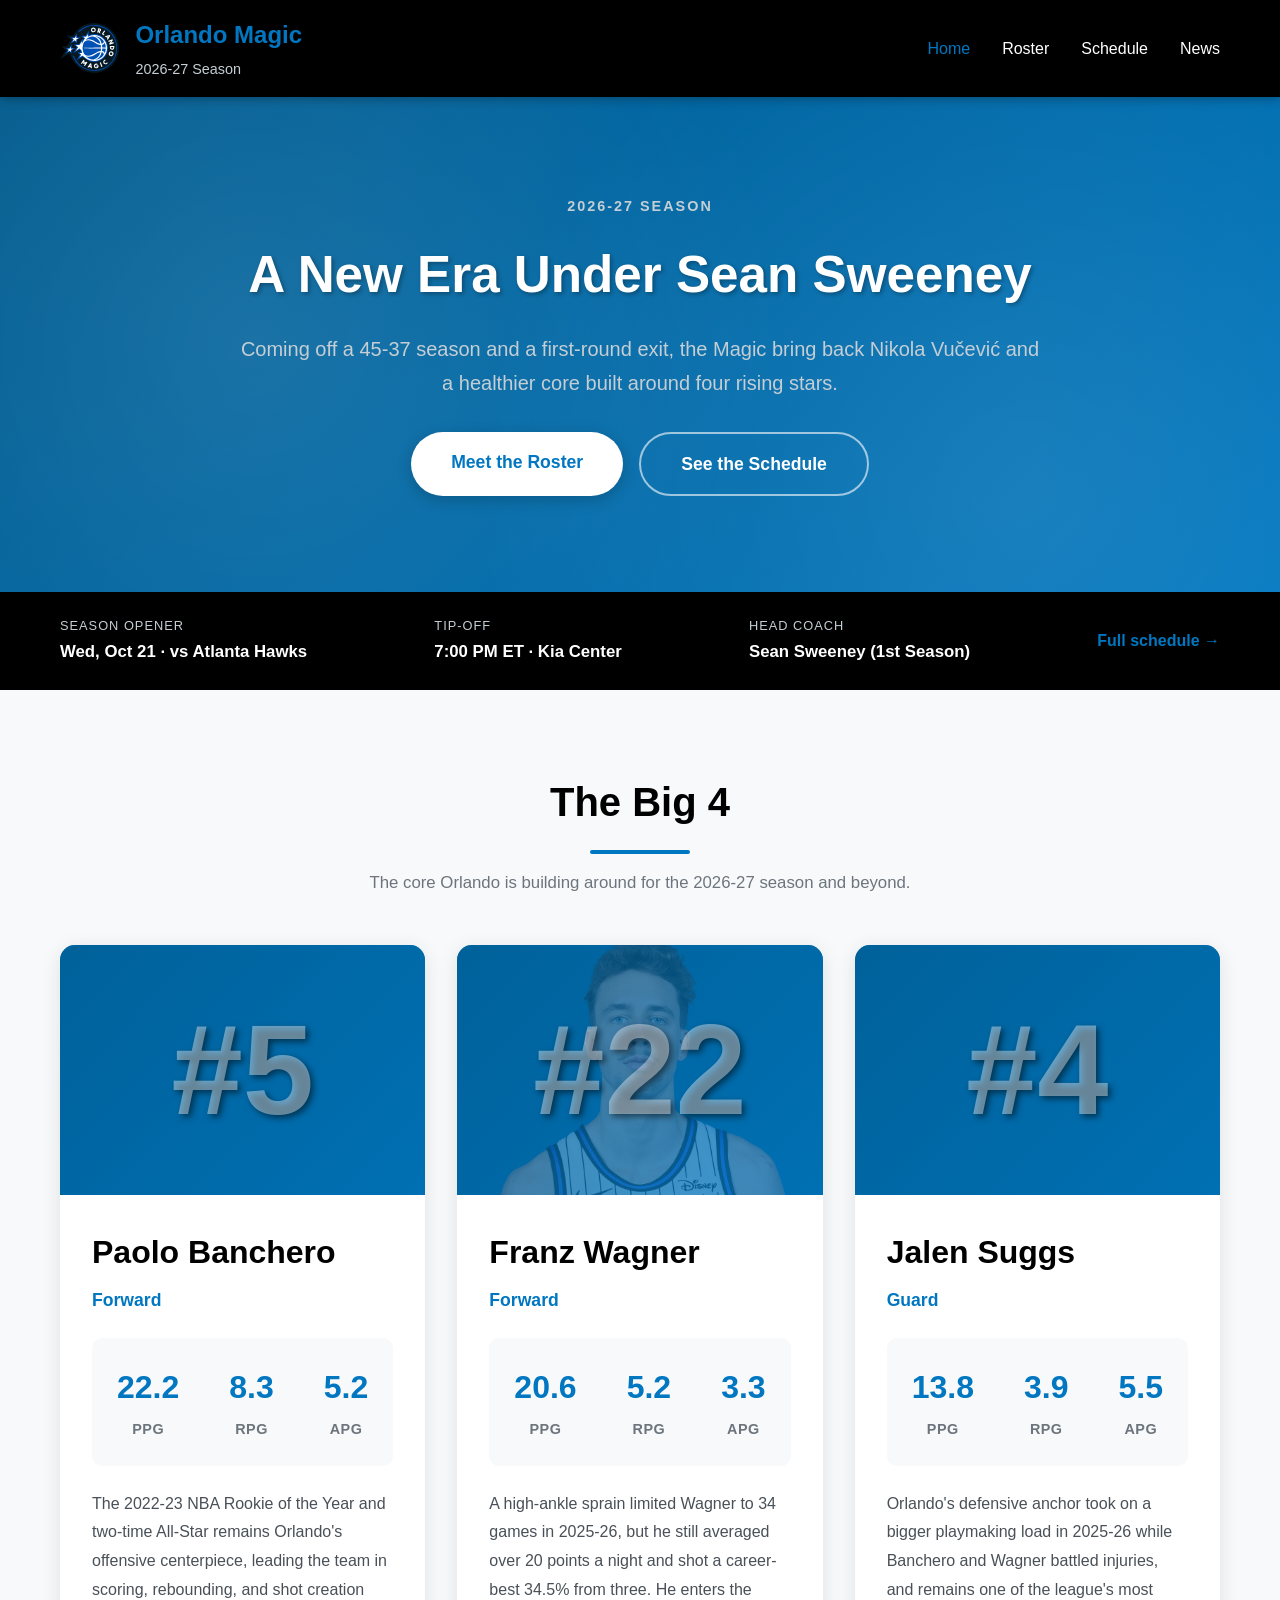
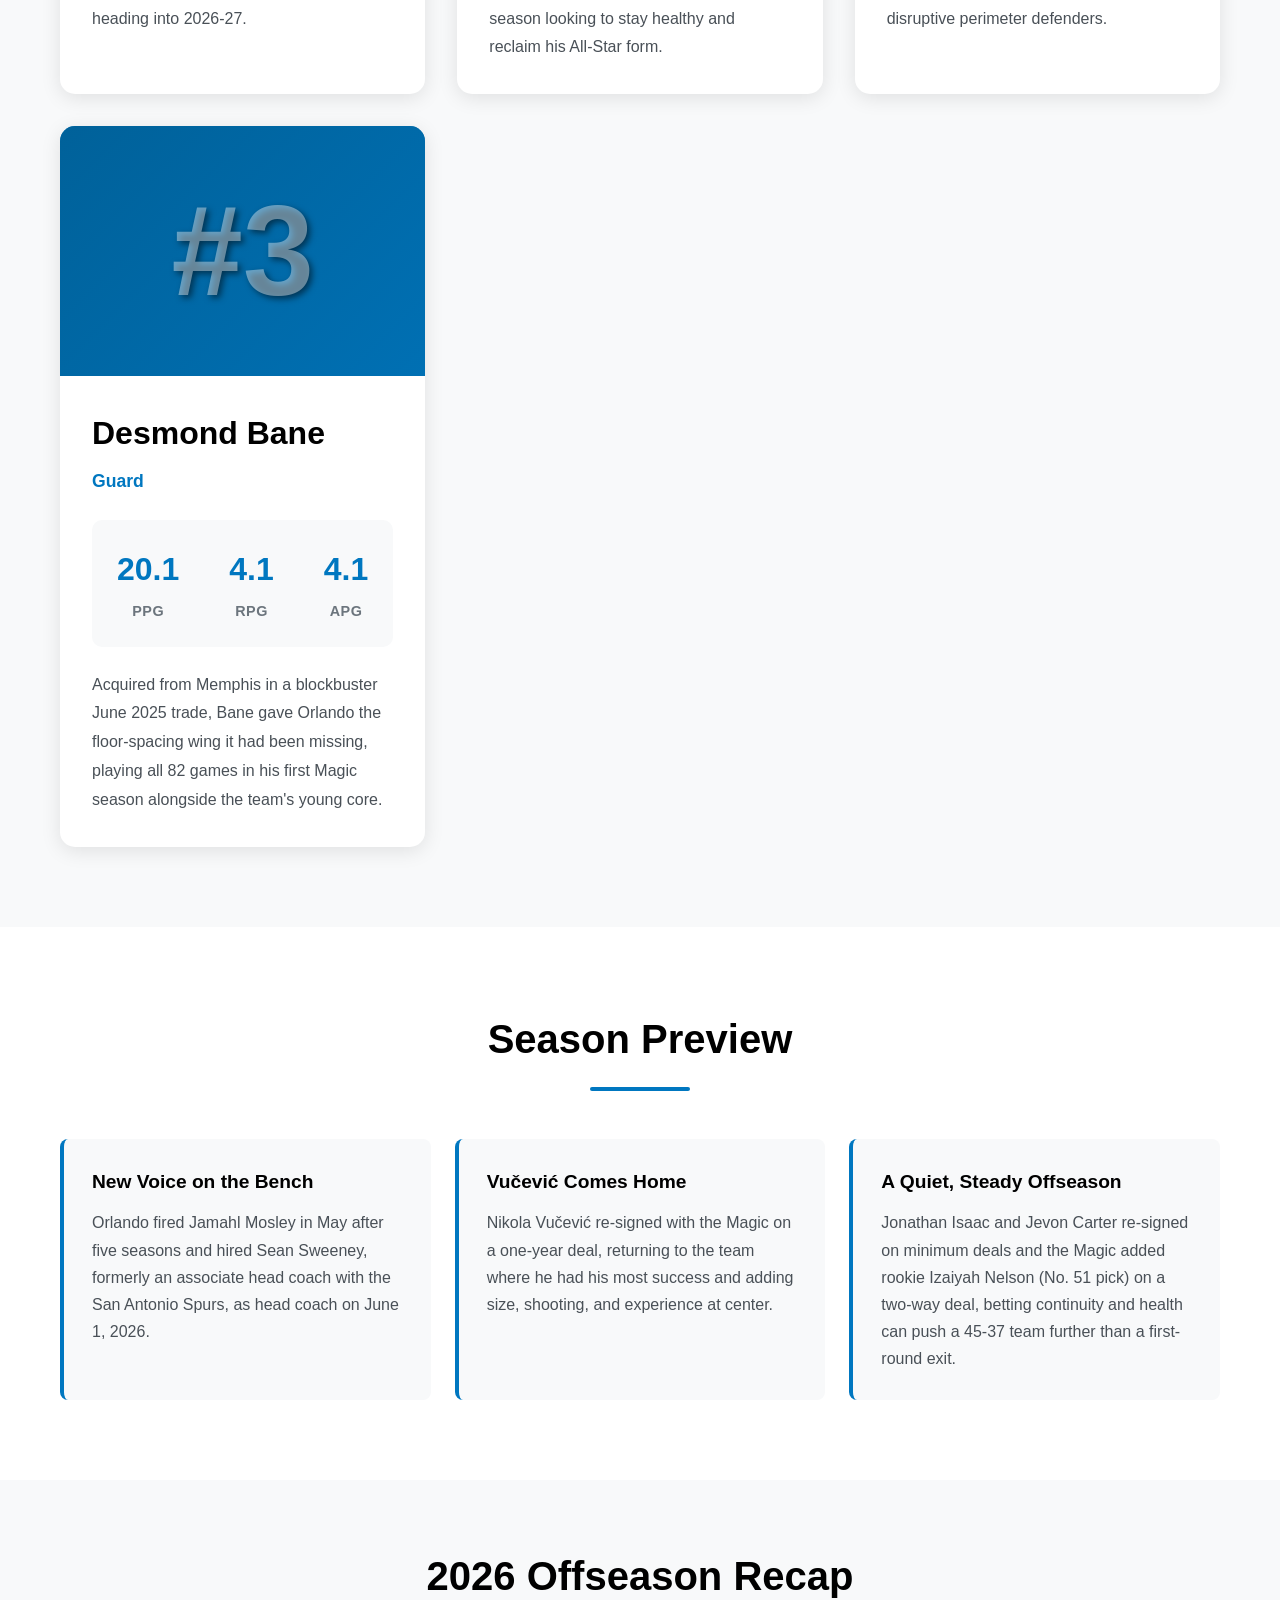
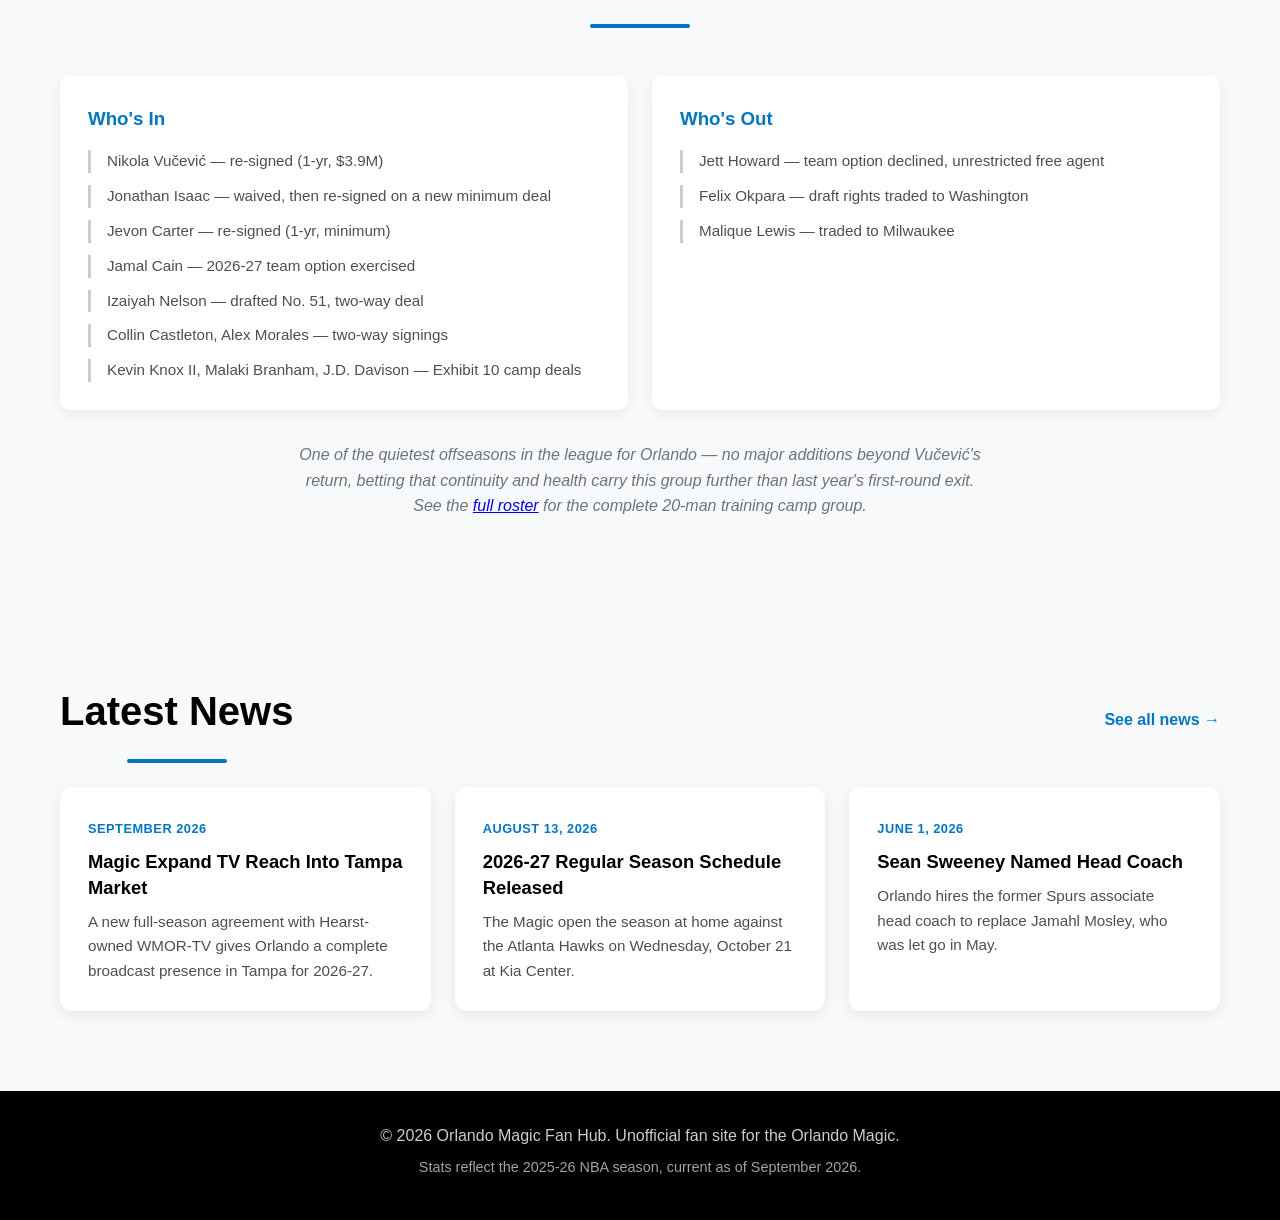
==== commit ff043862: "Fix roster accuracy and move offseason recap to the home page Roster was missing more than a third o" ====
--- a/index.html
+++ b/index.html
@@ -242,6 +242,41 @@
                     </p>
                 </div>
             </div>
+        </div>
+    </section>
+
+    <!-- Offseason Recap -->
+    <section class="offseason">
+        <div class="container">
+            <h2 class="section-title">2026 Offseason Recap</h2>
+            <div class="offseason-grid">
+                <div class="offseason-card">
+                    <h3>Who's In</h3>
+                    <ul>
+                        <li>Nikola Vučević &mdash; re-signed (1-yr, $3.9M)</li>
+                        <li>Jonathan Isaac &mdash; waived, then re-signed on a new minimum deal</li>
+                        <li>Jevon Carter &mdash; re-signed (1-yr, minimum)</li>
+                        <li>Jamal Cain &mdash; 2026-27 team option exercised</li>
+                        <li>Izaiyah Nelson &mdash; drafted No. 51, two-way deal</li>
+                        <li>Collin Castleton, Alex Morales &mdash; two-way signings</li>
+                        <li>Kevin Knox II, Malaki Branham, J.D. Davison &mdash; Exhibit 10 camp deals</li>
+                    </ul>
+                </div>
+                <div class="offseason-card">
+                    <h3>Who's Out</h3>
+                    <ul>
+                        <li>Jett Howard &mdash; team option declined, unrestricted free agent</li>
+                        <li>Felix Okpara &mdash; draft rights traded to Washington</li>
+                        <li>Malique Lewis &mdash; traded to Milwaukee</li>
+                    </ul>
+                </div>
+            </div>
+            <p class="offseason-note">
+                One of the quietest offseasons in the league for Orlando &mdash; no major additions beyond
+                Vučević's return, betting that continuity and health carry this group further than last
+                year's first-round exit. See the <a href="roster.html">full roster</a> for the complete
+                20-man training camp group.
+            </p>
         </div>
     </section>
 
--- a/styles.css
+++ b/styles.css
@@ -582,14 +582,15 @@
 
 .roster-grid {
     display: grid;
-    grid-template-columns: repeat(auto-fill, minmax(260px, 1fr));
+    grid-template-columns: repeat(auto-fill, minmax(280px, 1fr));
     gap: 1rem;
 }
 
 .roster-card {
     display: flex;
     align-items: center;
-    gap: 1rem;
+    flex-wrap: wrap;
+    gap: 0.5rem 1rem;
     background-color: var(--magic-white);
     border: 1px solid #e9ecef;
     border-radius: 10px;
@@ -635,6 +636,17 @@
     padding: 0.3rem 0.6rem;
     border-radius: 20px;
     white-space: nowrap;
+}
+
+.roster-key {
+    margin-top: 1rem;
+    text-align: center;
+    color: #6c757d;
+    font-size: 0.9rem;
+    max-width: 750px;
+    margin-left: auto;
+    margin-right: auto;
+    line-height: 1.6;
 }
 
 /* Offseason Recap */
@@ -721,6 +733,26 @@
     color: var(--magic-silver);
 }
 
+/* Schedule Legend */
+.schedule-legend {
+    padding: 0.5rem 0 2rem;
+}
+
+.schedule-legend-content {
+    display: flex;
+    flex-wrap: wrap;
+    gap: 1.5rem;
+    justify-content: center;
+    color: #6c757d;
+    font-size: 0.9rem;
+}
+
+.legend-item {
+    display: flex;
+    align-items: center;
+    gap: 0.5rem;
+}
+
 /* Schedule Table */
 .schedule-section {
     padding: 2rem 0 5rem;
@@ -766,6 +798,34 @@
     font-size: 0.8rem;
     padding: 0.3rem 0.7rem;
     border-radius: 20px;
+}
+
+.cup-badge {
+    display: inline-block;
+    background-color: rgba(212, 137, 15, 0.12);
+    color: #b5760b;
+    font-weight: 700;
+    font-size: 0.8rem;
+    padding: 0.3rem 0.7rem;
+    border-radius: 20px;
+}
+
+.schedule-table .month-row td {
+    background-color: var(--magic-black);
+    color: var(--magic-white);
+    font-weight: 700;
+    text-transform: uppercase;
+    letter-spacing: 0.5px;
+    font-size: 0.85rem;
+    padding: 0.75rem 1.25rem;
+}
+
+.schedule-table .note-row td {
+    background-color: rgba(212, 137, 15, 0.08);
+    color: #6c757d;
+    font-style: italic;
+    font-size: 0.9rem;
+    line-height: 1.6;
 }
 
 .schedule-note {
